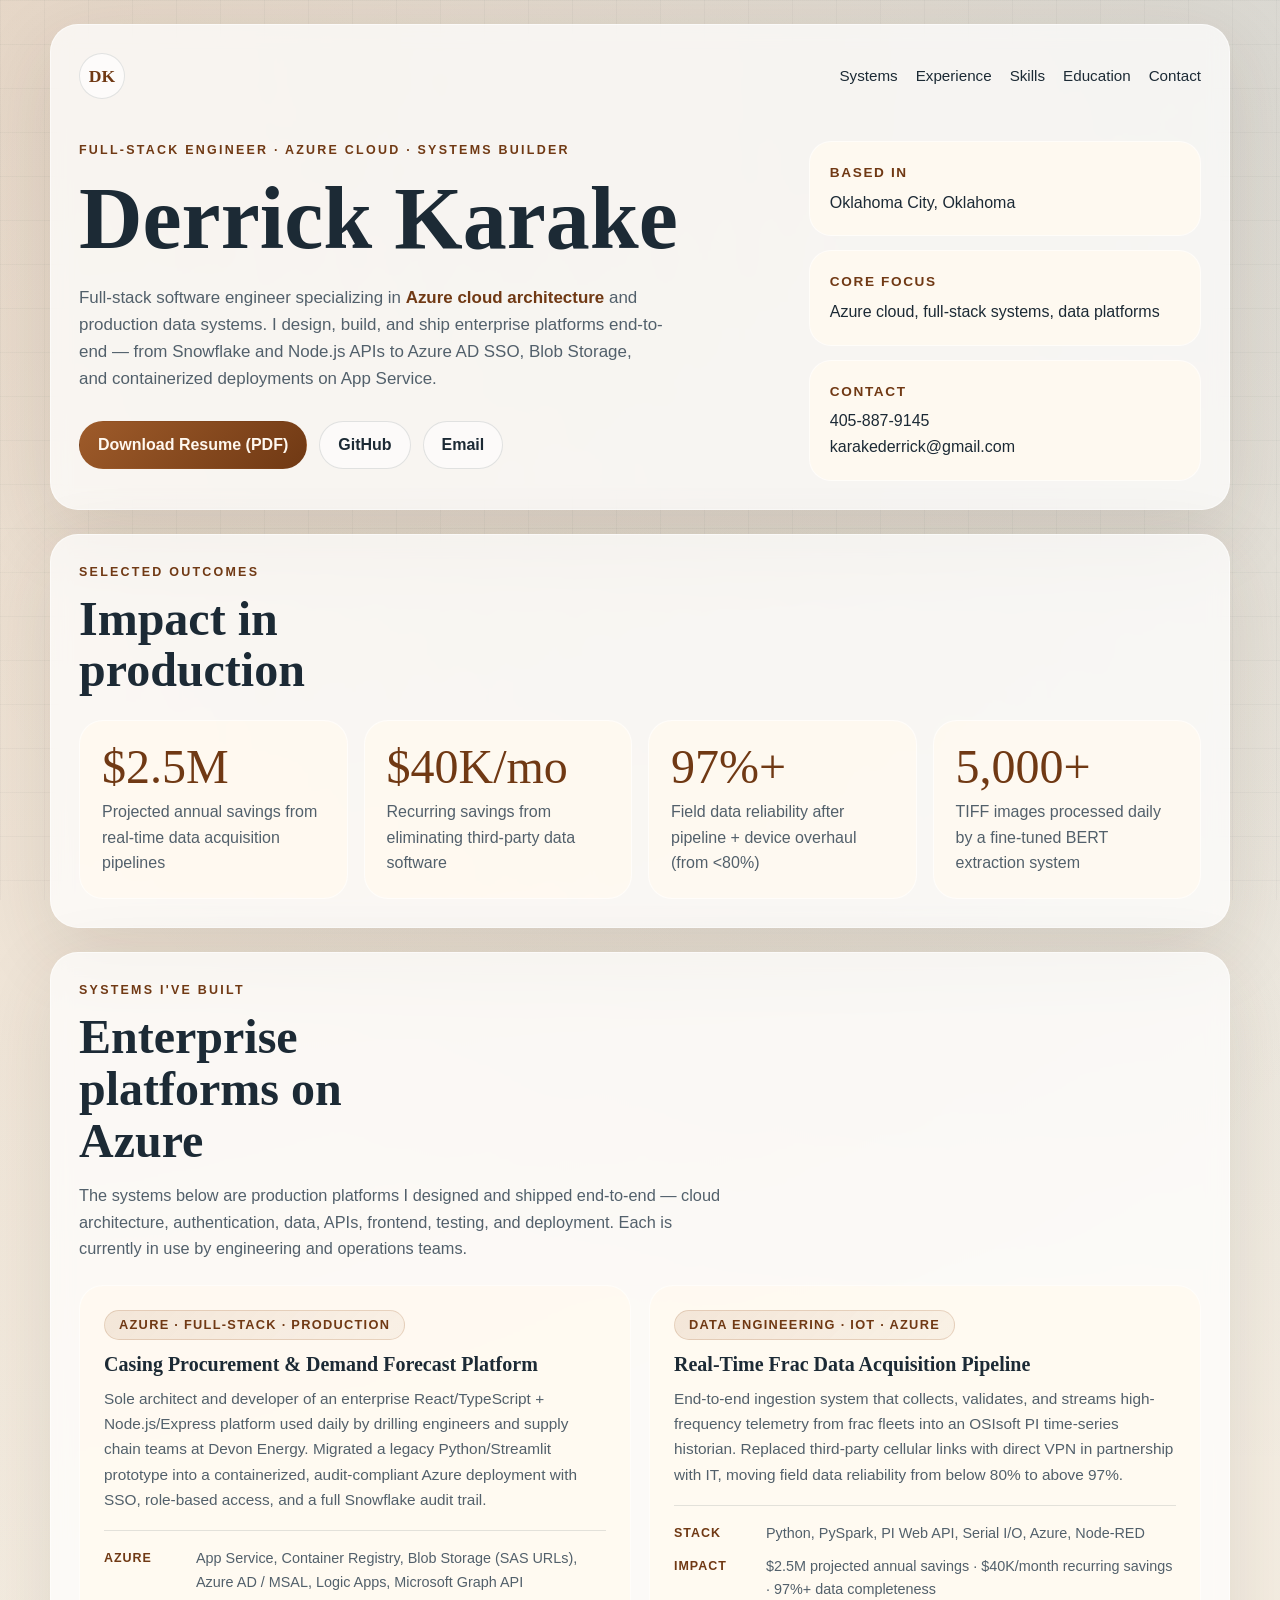
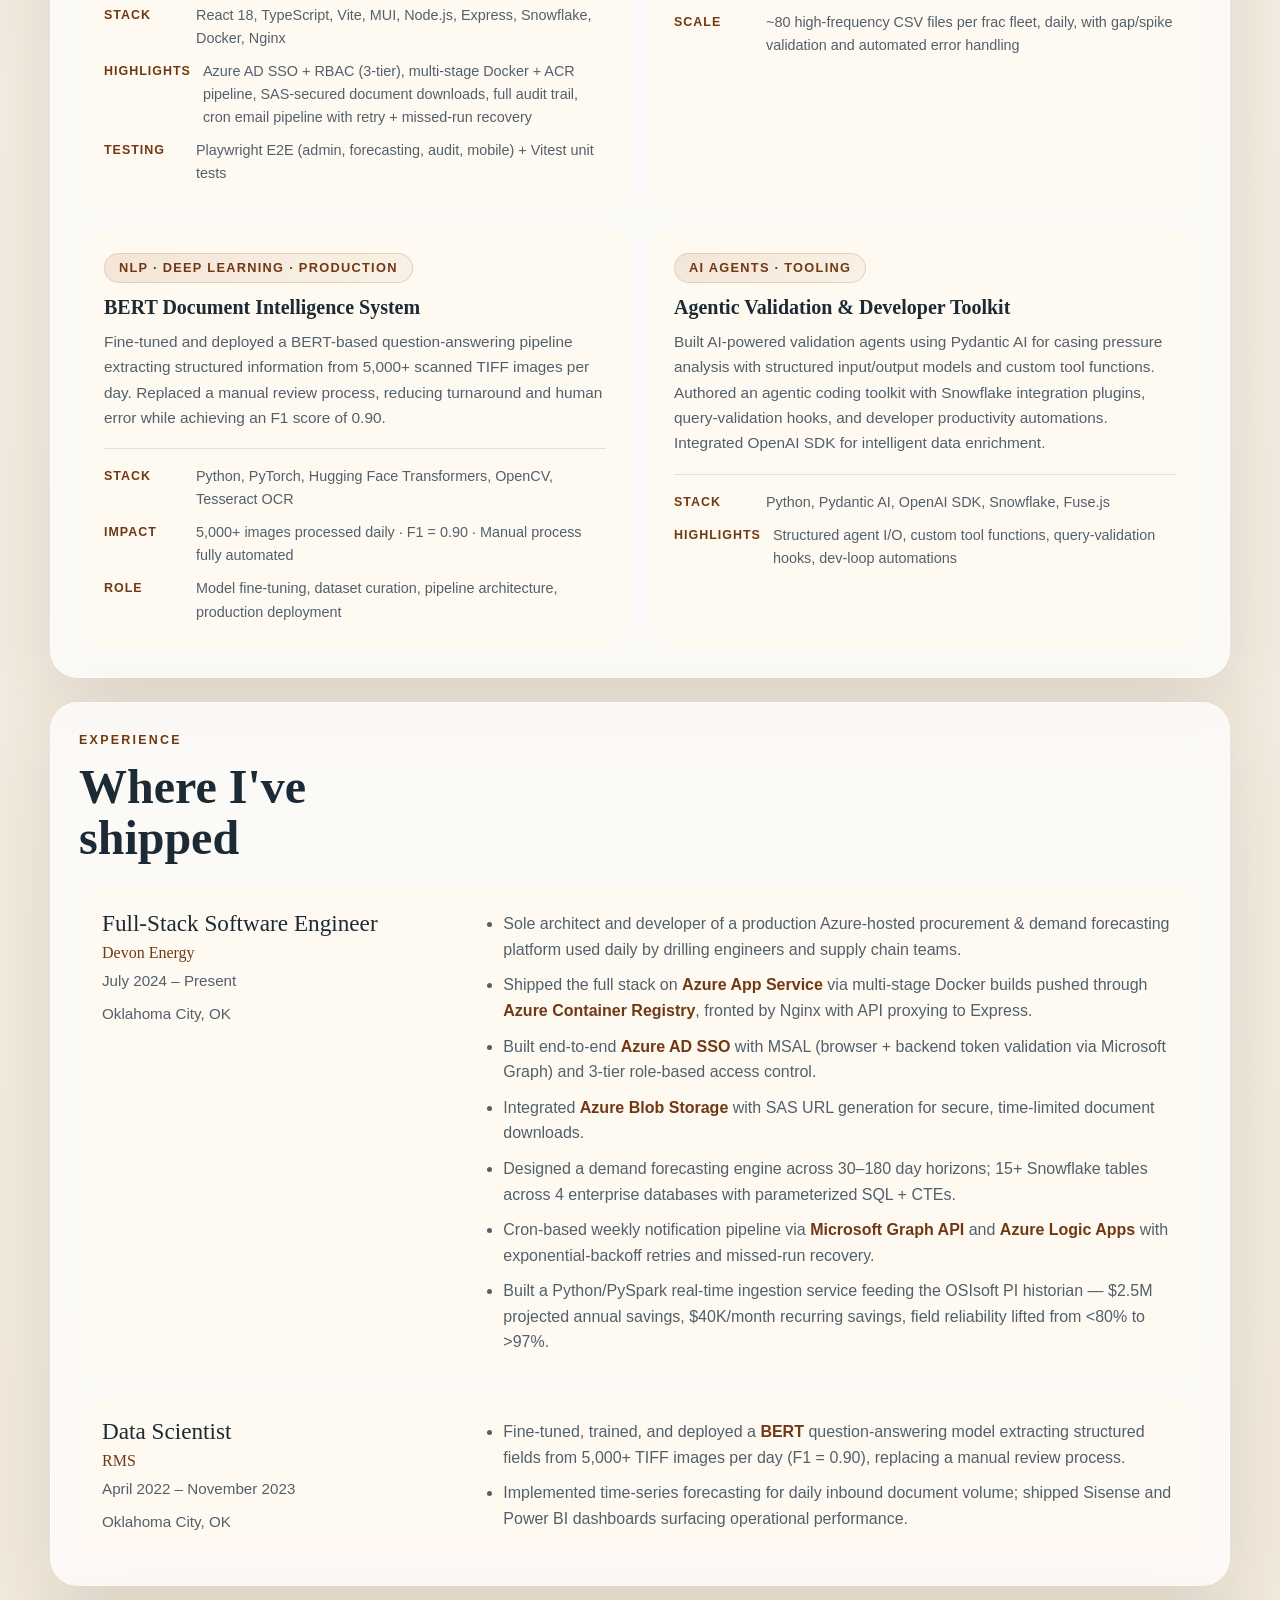
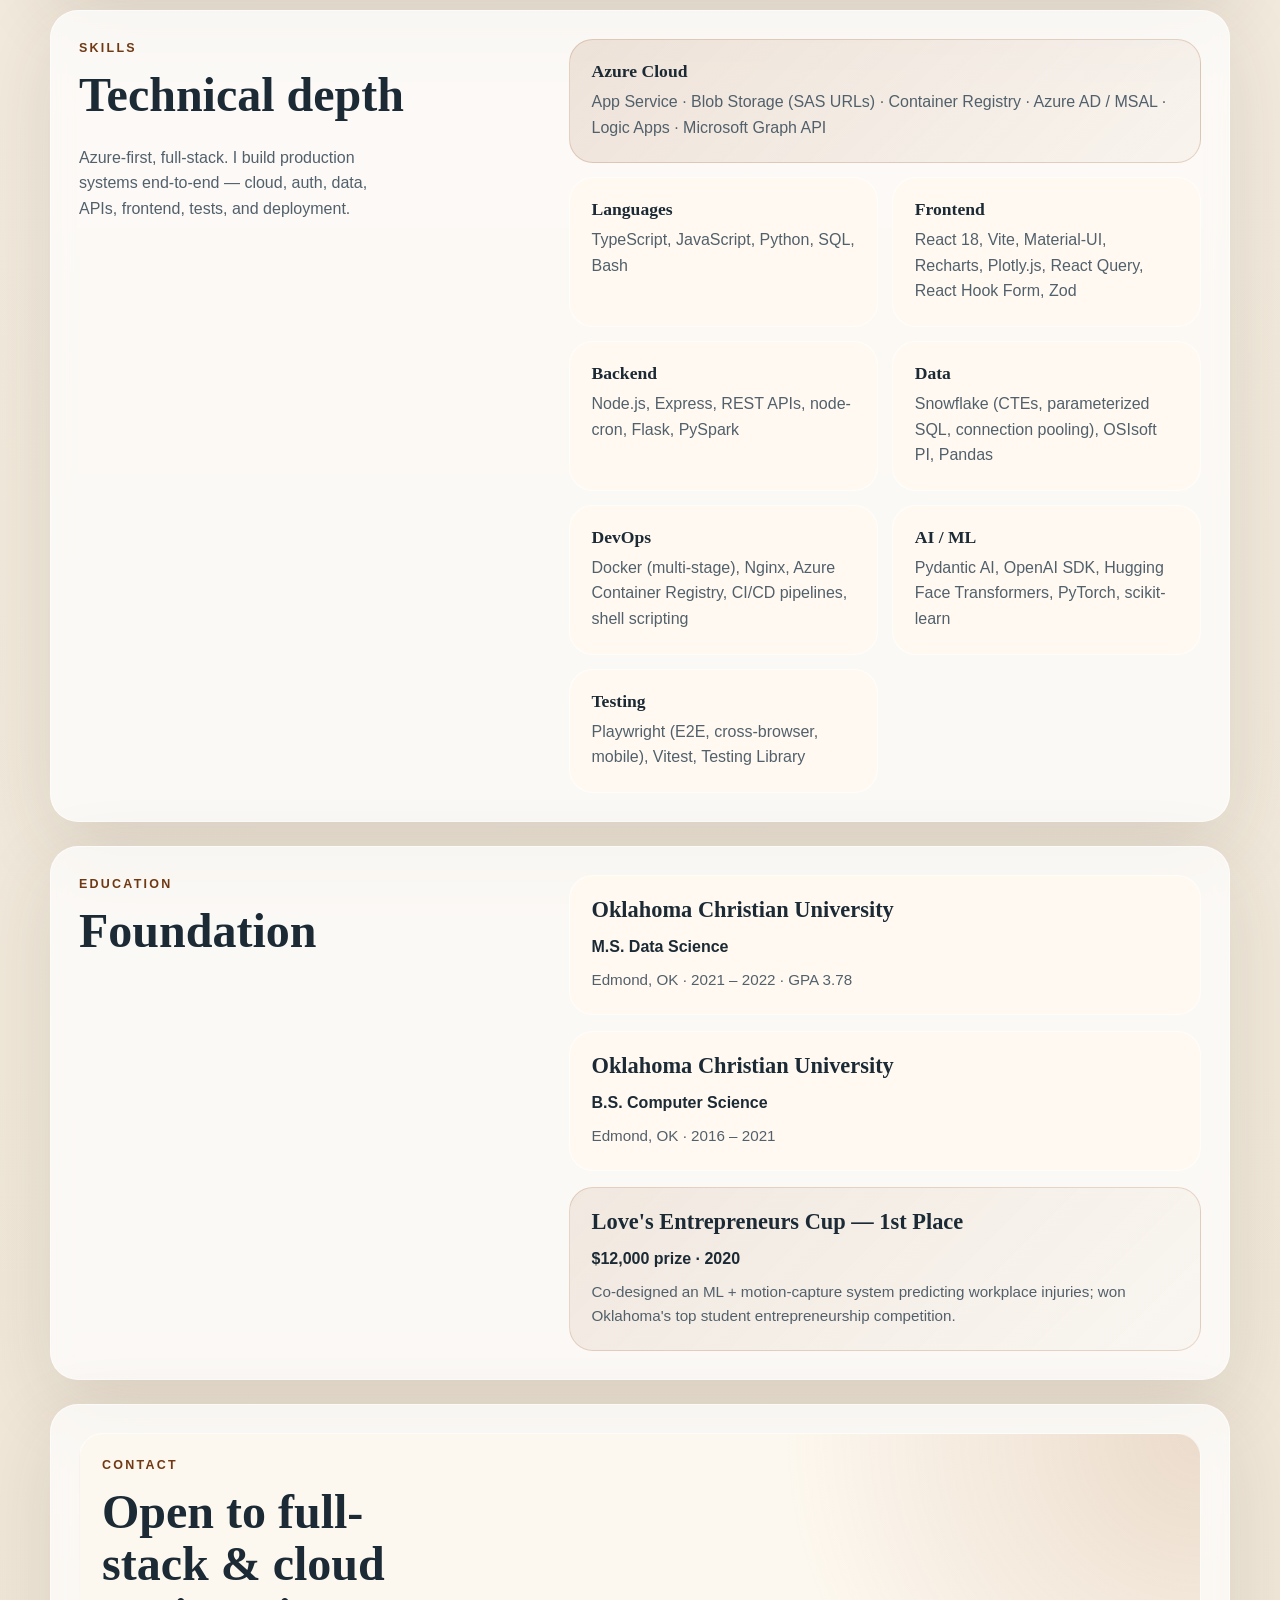
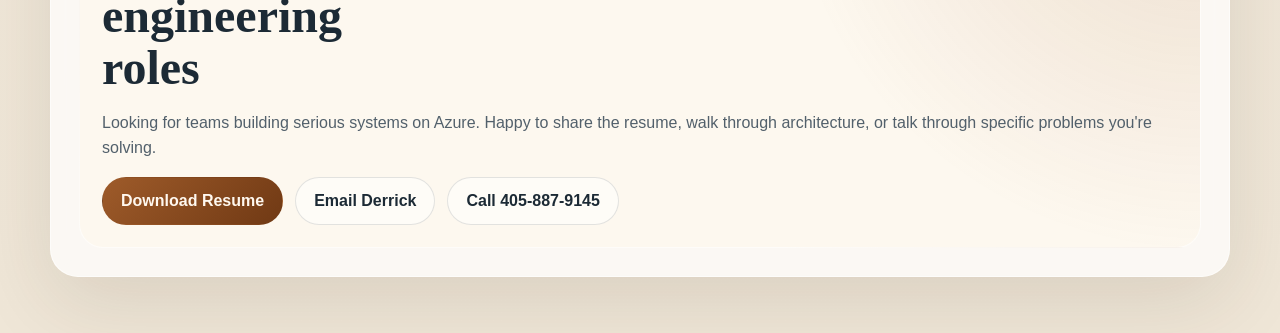
==== index.html @ dbb55902 "Initial commit: Azure-focused resume site + one-page PDF" ====
<!DOCTYPE html>
<html lang="en">
  <head>
    <meta charset="UTF-8" />
    <meta name="viewport" content="width=device-width, initial-scale=1.0" />
    <title>Derrick Karake | Full-Stack Engineer — Azure Cloud</title>
    <meta
      name="description"
      content="Derrick Karake — full-stack software engineer specializing in Azure cloud architecture, production data systems, and enterprise web platforms."
    />
    <link rel="stylesheet" href="./styles.css" />
  </head>
  <body>
    <div class="page-shell">
      <header class="hero">
        <nav class="topbar" aria-label="Primary">
          <span class="brand">DK</span>
          <div class="topbar-links">
            <a href="#systems">Systems</a>
            <a href="#experience">Experience</a>
            <a href="#skills">Skills</a>
            <a href="#education">Education</a>
            <a href="#contact">Contact</a>
          </div>
        </nav>

        <div class="hero-grid">
          <div class="hero-copy">
            <p class="eyebrow">Full-Stack Engineer · Azure Cloud · Systems Builder</p>
            <h1>Derrick Karake</h1>
            <p class="hero-summary">
              Full-stack software engineer specializing in <strong>Azure cloud architecture</strong> and production data systems. I design, build, and ship enterprise platforms end-to-end — from Snowflake and Node.js APIs to Azure AD SSO, Blob Storage, and containerized deployments on App Service.
            </p>

            <div class="hero-actions">
              <a class="button button-primary" href="./Derrick_Karake_Resume.pdf" target="_blank" rel="noreferrer">
                Download Resume (PDF)
              </a>
              <a class="button button-secondary" href="https://github.com/derrickkarake" target="_blank" rel="noreferrer">
                GitHub
              </a>
              <a class="button button-secondary" href="mailto:karakederrick@gmail.com">
                Email
              </a>
            </div>
          </div>

          <aside class="hero-panel">
            <div class="panel-card">
              <p class="panel-label">Based In</p>
              <p class="panel-value">Oklahoma City, Oklahoma</p>
            </div>
            <div class="panel-card">
              <p class="panel-label">Core Focus</p>
              <p class="panel-value">Azure cloud, full-stack systems, data platforms</p>
            </div>
            <div class="panel-card">
              <p class="panel-label">Contact</p>
              <p class="panel-value">
                <a href="tel:+14058879145">405-887-9145</a><br />
                <a href="mailto:karakederrick@gmail.com">karakederrick@gmail.com</a>
              </p>
            </div>
          </aside>
        </div>
      </header>

      <main>
        <section class="metrics-section" aria-label="Selected results">
          <div class="section-heading">
            <p class="eyebrow">Selected Outcomes</p>
            <h2>Impact in production</h2>
          </div>

          <div class="metrics-grid">
            <article class="metric-card">
              <p class="metric-value">$2.5M</p>
              <p class="metric-label">Projected annual savings from real-time data acquisition pipelines</p>
            </article>
            <article class="metric-card">
              <p class="metric-value">$40K/mo</p>
              <p class="metric-label">Recurring savings from eliminating third-party data software</p>
            </article>
            <article class="metric-card">
              <p class="metric-value">97%+</p>
              <p class="metric-label">Field data reliability after pipeline + device overhaul (from &lt;80%)</p>
            </article>
            <article class="metric-card">
              <p class="metric-value">5,000+</p>
              <p class="metric-label">TIFF images processed daily by a fine-tuned BERT extraction system</p>
            </article>
          </div>
        </section>

        <section class="content-section" id="systems">
          <div class="section-heading">
            <p class="eyebrow">Systems I've Built</p>
            <h2>Enterprise platforms on Azure</h2>
          </div>
          <p class="section-intro">
            The systems below are production platforms I designed and shipped end-to-end — cloud architecture, authentication, data, APIs, frontend, testing, and deployment. Each is currently in use by engineering and operations teams.
          </p>

          <div class="projects-grid">
            <article class="project-card">
              <div class="project-tag">Azure · Full-Stack · Production</div>
              <h3>Casing Procurement &amp; Demand Forecast Platform</h3>
              <p class="project-description">
                Sole architect and developer of an enterprise React/TypeScript + Node.js/Express platform used daily by drilling engineers and supply chain teams at Devon Energy. Migrated a legacy Python/Streamlit prototype into a containerized, audit-compliant Azure deployment with SSO, role-based access, and a full Snowflake audit trail.
              </p>
              <div class="project-details">
                <div class="detail-item">
                  <span class="detail-label">Azure</span>
                  <span class="detail-value">App Service, Container Registry, Blob Storage (SAS URLs), Azure AD / MSAL, Logic Apps, Microsoft Graph API</span>
                </div>
                <div class="detail-item">
                  <span class="detail-label">Stack</span>
                  <span class="detail-value">React 18, TypeScript, Vite, MUI, Node.js, Express, Snowflake, Docker, Nginx</span>
                </div>
                <div class="detail-item">
                  <span class="detail-label">Highlights</span>
                  <span class="detail-value">Azure AD SSO + RBAC (3-tier), multi-stage Docker + ACR pipeline, SAS-secured document downloads, full audit trail, cron email pipeline with retry + missed-run recovery</span>
                </div>
                <div class="detail-item">
                  <span class="detail-label">Testing</span>
                  <span class="detail-value">Playwright E2E (admin, forecasting, audit, mobile) + Vitest unit tests</span>
                </div>
              </div>
            </article>

            <article class="project-card">
              <div class="project-tag">Data Engineering · IoT · Azure</div>
              <h3>Real-Time Frac Data Acquisition Pipeline</h3>
              <p class="project-description">
                End-to-end ingestion system that collects, validates, and streams high-frequency telemetry from frac fleets into an OSIsoft PI time-series historian. Replaced third-party cellular links with direct VPN in partnership with IT, moving field data reliability from below 80% to above 97%.
              </p>
              <div class="project-details">
                <div class="detail-item">
                  <span class="detail-label">Stack</span>
                  <span class="detail-value">Python, PySpark, PI Web API, Serial I/O, Azure, Node-RED</span>
                </div>
                <div class="detail-item">
                  <span class="detail-label">Impact</span>
                  <span class="detail-value">$2.5M projected annual savings · $40K/month recurring savings · 97%+ data completeness</span>
                </div>
                <div class="detail-item">
                  <span class="detail-label">Scale</span>
                  <span class="detail-value">~80 high-frequency CSV files per frac fleet, daily, with gap/spike validation and automated error handling</span>
                </div>
              </div>
            </article>

            <article class="project-card">
              <div class="project-tag">NLP · Deep Learning · Production</div>
              <h3>BERT Document Intelligence System</h3>
              <p class="project-description">
                Fine-tuned and deployed a BERT-based question-answering pipeline extracting structured information from 5,000+ scanned TIFF images per day. Replaced a manual review process, reducing turnaround and human error while achieving an F1 score of 0.90.
              </p>
              <div class="project-details">
                <div class="detail-item">
                  <span class="detail-label">Stack</span>
                  <span class="detail-value">Python, PyTorch, Hugging Face Transformers, OpenCV, Tesseract OCR</span>
                </div>
                <div class="detail-item">
                  <span class="detail-label">Impact</span>
                  <span class="detail-value">5,000+ images processed daily · F1 = 0.90 · Manual process fully automated</span>
                </div>
                <div class="detail-item">
                  <span class="detail-label">Role</span>
                  <span class="detail-value">Model fine-tuning, dataset curation, pipeline architecture, production deployment</span>
                </div>
              </div>
            </article>

            <article class="project-card">
              <div class="project-tag">AI Agents · Tooling</div>
              <h3>Agentic Validation &amp; Developer Toolkit</h3>
              <p class="project-description">
                Built AI-powered validation agents using Pydantic AI for casing pressure analysis with structured input/output models and custom tool functions. Authored an agentic coding toolkit with Snowflake integration plugins, query-validation hooks, and developer productivity automations. Integrated OpenAI SDK for intelligent data enrichment.
              </p>
              <div class="project-details">
                <div class="detail-item">
                  <span class="detail-label">Stack</span>
                  <span class="detail-value">Python, Pydantic AI, OpenAI SDK, Snowflake, Fuse.js</span>
                </div>
                <div class="detail-item">
                  <span class="detail-label">Highlights</span>
                  <span class="detail-value">Structured agent I/O, custom tool functions, query-validation hooks, dev-loop automations</span>
                </div>
              </div>
            </article>
          </div>
        </section>

        <section class="content-section" id="experience">
          <div class="section-heading">
            <p class="eyebrow">Experience</p>
            <h2>Where I've shipped</h2>
          </div>

          <div class="timeline">
            <article class="timeline-item">
              <div class="timeline-meta">
                <p class="role">Full-Stack Software Engineer</p>
                <p class="company">Devon Energy</p>
                <p class="dates">July 2024 – Present</p>
                <p class="location">Oklahoma City, OK</p>
              </div>
              <div class="timeline-body">
                <ul>
                  <li>Sole architect and developer of a production Azure-hosted procurement &amp; demand forecasting platform used daily by drilling engineers and supply chain teams.</li>
                  <li>Shipped the full stack on <strong>Azure App Service</strong> via multi-stage Docker builds pushed through <strong>Azure Container Registry</strong>, fronted by Nginx with API proxying to Express.</li>
                  <li>Built end-to-end <strong>Azure AD SSO</strong> with MSAL (browser + backend token validation via Microsoft Graph) and 3-tier role-based access control.</li>
                  <li>Integrated <strong>Azure Blob Storage</strong> with SAS URL generation for secure, time-limited document downloads.</li>
                  <li>Designed a demand forecasting engine across 30–180 day horizons; 15+ Snowflake tables across 4 enterprise databases with parameterized SQL + CTEs.</li>
                  <li>Cron-based weekly notification pipeline via <strong>Microsoft Graph API</strong> and <strong>Azure Logic Apps</strong> with exponential-backoff retries and missed-run recovery.</li>
                  <li>Built a Python/PySpark real-time ingestion service feeding the OSIsoft PI historian — $2.5M projected annual savings, $40K/month recurring savings, field reliability lifted from &lt;80% to &gt;97%.</li>
                </ul>
              </div>
            </article>

            <article class="timeline-item">
              <div class="timeline-meta">
                <p class="role">Data Scientist</p>
                <p class="company">RMS</p>
                <p class="dates">April 2022 – November 2023</p>
                <p class="location">Oklahoma City, OK</p>
              </div>
              <div class="timeline-body">
                <ul>
                  <li>Fine-tuned, trained, and deployed a <strong>BERT</strong> question-answering model extracting structured fields from 5,000+ TIFF images per day (F1 = 0.90), replacing a manual review process.</li>
                  <li>Implemented time-series forecasting for daily inbound document volume; shipped Sisense and Power BI dashboards surfacing operational performance.</li>
                </ul>
              </div>
            </article>
          </div>
        </section>

        <section class="content-section split-layout" id="skills">
          <div>
            <div class="section-heading">
              <p class="eyebrow">Skills</p>
              <h2>Technical depth</h2>
            </div>
            <p class="section-copy">
              Azure-first, full-stack. I build production systems end-to-end — cloud, auth, data, APIs, frontend, tests, and deployment.
            </p>
          </div>

          <div class="skill-groups">
            <article class="skill-card highlight">
              <h3>Azure Cloud</h3>
              <p>App Service · Blob Storage (SAS URLs) · Container Registry · Azure AD / MSAL · Logic Apps · Microsoft Graph API</p>
            </article>
            <article class="skill-card">
              <h3>Languages</h3>
              <p>TypeScript, JavaScript, Python, SQL, Bash</p>
            </article>
            <article class="skill-card">
              <h3>Frontend</h3>
              <p>React 18, Vite, Material-UI, Recharts, Plotly.js, React Query, React Hook Form, Zod</p>
            </article>
            <article class="skill-card">
              <h3>Backend</h3>
              <p>Node.js, Express, REST APIs, node-cron, Flask, PySpark</p>
            </article>
            <article class="skill-card">
              <h3>Data</h3>
              <p>Snowflake (CTEs, parameterized SQL, connection pooling), OSIsoft PI, Pandas</p>
            </article>
            <article class="skill-card">
              <h3>DevOps</h3>
              <p>Docker (multi-stage), Nginx, Azure Container Registry, CI/CD pipelines, shell scripting</p>
            </article>
            <article class="skill-card">
              <h3>AI / ML</h3>
              <p>Pydantic AI, OpenAI SDK, Hugging Face Transformers, PyTorch, scikit-learn</p>
            </article>
            <article class="skill-card">
              <h3>Testing</h3>
              <p>Playwright (E2E, cross-browser, mobile), Vitest, Testing Library</p>
            </article>
          </div>
        </section>

        <section class="content-section split-layout" id="education">
          <div>
            <div class="section-heading">
              <p class="eyebrow">Education</p>
              <h2>Foundation</h2>
            </div>
          </div>

          <div class="education-list">
            <article class="education-card">
              <h3>Oklahoma Christian University</h3>
              <p class="education-degree">M.S. Data Science</p>
              <p class="education-meta">Edmond, OK · 2021 – 2022 · GPA 3.78</p>
            </article>

            <article class="education-card">
              <h3>Oklahoma Christian University</h3>
              <p class="education-degree">B.S. Computer Science</p>
              <p class="education-meta">Edmond, OK · 2016 – 2021</p>
            </article>

            <article class="education-card award">
              <h3>Love's Entrepreneurs Cup — 1st Place</h3>
              <p class="education-degree">$12,000 prize · 2020</p>
              <p class="education-meta">Co-designed an ML + motion-capture system predicting workplace injuries; won Oklahoma's top student entrepreneurship competition.</p>
            </article>
          </div>
        </section>

        <section class="content-section contact-section" id="contact">
          <div class="contact-card">
            <p class="eyebrow">Contact</p>
            <h2>Open to full-stack &amp; cloud engineering roles</h2>
            <p>
              Looking for teams building serious systems on Azure. Happy to share the resume, walk through architecture, or talk through specific problems you're solving.
            </p>
            <div class="hero-actions">
              <a class="button button-primary" href="./Derrick_Karake_Resume.pdf" target="_blank" rel="noreferrer">
                Download Resume
              </a>
              <a class="button button-secondary" href="mailto:karakederrick@gmail.com">
                Email Derrick
              </a>
              <a class="button button-secondary" href="tel:+14058879145">
                Call 405-887-9145
              </a>
            </div>
          </div>
        </section>
      </main>
    </div>
  </body>
</html>
---- styles.css ----
:root {
  --bg: #f3efe7;
  --bg-soft: rgba(255, 255, 255, 0.72);
  --panel: rgba(255, 250, 240, 0.84);
  --panel-strong: #fdf8ef;
  --ink: #1c2a35;
  --ink-muted: #52606b;
  --accent: #9e5b2a;
  --accent-deep: #703914;
  --line: rgba(28, 42, 53, 0.12);
  --shadow: 0 24px 80px rgba(56, 43, 27, 0.12);
}

* { box-sizing: border-box; }
html { scroll-behavior: smooth; }

body {
  margin: 0;
  color: var(--ink);
  background:
    radial-gradient(circle at top left, rgba(158, 91, 42, 0.16), transparent 32%),
    radial-gradient(circle at top right, rgba(31, 79, 112, 0.12), transparent 28%),
    linear-gradient(180deg, #f7f1e7 0%, #efe6d7 100%);
  font-family: "Avenir Next", "Segoe UI", sans-serif;
  line-height: 1.6;
}

body::before {
  content: "";
  position: fixed;
  inset: 0;
  background-image:
    linear-gradient(rgba(28, 42, 53, 0.03) 1px, transparent 1px),
    linear-gradient(90deg, rgba(28, 42, 53, 0.03) 1px, transparent 1px);
  background-size: 44px 44px;
  pointer-events: none;
  z-index: -1;
}

a { color: inherit; text-decoration: none; }
p, li { color: var(--ink-muted); }

.page-shell {
  width: min(1180px, calc(100% - 32px));
  margin: 24px auto 56px;
}

.hero,
.content-section,
.metrics-section {
  backdrop-filter: blur(10px);
  background: var(--bg-soft);
  border: 1px solid rgba(255, 255, 255, 0.55);
  border-radius: 28px;
  box-shadow: var(--shadow);
}

.hero { padding: 28px; }

.topbar {
  display: flex;
  justify-content: space-between;
  align-items: center;
  gap: 16px;
  margin-bottom: 42px;
}

.brand {
  display: inline-flex;
  align-items: center;
  justify-content: center;
  width: 46px;
  height: 46px;
  border-radius: 50%;
  border: 1px solid var(--line);
  background: rgba(255, 255, 255, 0.65);
  color: var(--accent-deep);
  font-family: "Iowan Old Style", "Palatino Linotype", serif;
  font-size: 1.1rem;
  font-weight: 700;
}

.topbar-links {
  display: flex;
  flex-wrap: wrap;
  justify-content: flex-end;
  gap: 18px;
}

.topbar-links a {
  position: relative;
  color: var(--ink);
  font-size: 0.95rem;
}

.topbar-links a::after {
  content: "";
  position: absolute;
  left: 0;
  bottom: -4px;
  width: 100%;
  height: 1px;
  background: currentColor;
  transform: scaleX(0);
  transform-origin: left;
  transition: transform 180ms ease;
}

.topbar-links a:hover::after,
.topbar-links a:focus-visible::after {
  transform: scaleX(1);
}

.hero-grid {
  display: grid;
  grid-template-columns: minmax(0, 1.7fr) minmax(300px, 0.95fr);
  gap: 28px;
}

.eyebrow {
  margin: 0 0 10px;
  color: var(--accent-deep);
  text-transform: uppercase;
  letter-spacing: 0.18em;
  font-size: 0.78rem;
  font-weight: 700;
}

h1, h2, h3, .role, .company {
  margin: 0;
  color: var(--ink);
  font-family: "Iowan Old Style", "Palatino Linotype", serif;
  line-height: 1.08;
}

h1 {
  font-size: clamp(3rem, 7vw, 5.5rem);
  margin-bottom: 18px;
}

h2 {
  font-size: clamp(2rem, 4vw, 3rem);
  max-width: 14ch;
}

h3 {
  font-size: 1.4rem;
  margin-bottom: 12px;
}

.hero-summary {
  max-width: 62ch;
  font-size: 1.06rem;
  margin-bottom: 28px;
}

.hero-summary strong { color: var(--accent-deep); }

.hero-actions {
  display: flex;
  flex-wrap: wrap;
  gap: 12px;
}

.button {
  display: inline-flex;
  align-items: center;
  justify-content: center;
  min-height: 48px;
  padding: 0 18px;
  border-radius: 999px;
  border: 1px solid transparent;
  font-weight: 600;
  transition: transform 180ms ease, background-color 180ms ease, border-color 180ms ease;
}

.button:hover,
.button:focus-visible { transform: translateY(-1px); }

.button-primary {
  background: linear-gradient(135deg, var(--accent) 0%, var(--accent-deep) 100%);
  color: #fff8ef;
}

.button-secondary {
  background: rgba(255, 255, 255, 0.52);
  border-color: var(--line);
  color: var(--ink);
}

.hero-panel { display: grid; gap: 14px; }

.panel-card {
  padding: 20px;
  background: var(--panel);
  border: 1px solid rgba(255, 255, 255, 0.6);
  border-radius: 22px;
}

.panel-label {
  margin: 0 0 6px;
  color: var(--accent-deep);
  font-size: 0.85rem;
  font-weight: 700;
  text-transform: uppercase;
  letter-spacing: 0.12em;
}

.panel-value { margin: 0; color: var(--ink); font-size: 1rem; }

.metrics-section,
.content-section {
  margin-top: 24px;
  padding: 28px;
}

.section-heading { margin-bottom: 24px; }

.metrics-grid {
  display: grid;
  grid-template-columns: repeat(4, minmax(0, 1fr));
  gap: 16px;
}

.metric-card,
.skill-card,
.education-card,
.contact-card,
.timeline-item {
  background: var(--panel);
  border: 1px solid rgba(255, 255, 255, 0.62);
  border-radius: 24px;
  padding: 22px;
}

.metric-value {
  margin: 0 0 8px;
  color: var(--accent-deep);
  font-family: "Iowan Old Style", "Palatino Linotype", serif;
  font-size: clamp(2rem, 5vw, 3rem);
  line-height: 1;
}

.metric-label { margin: 0; }

.timeline { display: grid; gap: 18px; }

.timeline-item {
  display: grid;
  grid-template-columns: minmax(200px, 0.75fr) minmax(0, 1.45fr);
  gap: 22px;
}

.role { font-size: 1.45rem; }

.company {
  color: var(--accent-deep);
  font-size: 1rem;
  margin-top: 8px;
}

.dates,
.location,
.education-meta {
  margin: 8px 0 0;
  font-size: 0.95rem;
}

.timeline-body ul { margin: 0; padding-left: 20px; }
.timeline-body li + li { margin-top: 10px; }
.timeline-body strong { color: var(--accent-deep); }

.split-layout {
  display: grid;
  grid-template-columns: minmax(0, 0.85fr) minmax(0, 1.15fr);
  gap: 22px;
  align-items: start;
}

.section-copy { max-width: 34ch; margin: 0; }

.skill-groups {
  display: grid;
  grid-template-columns: repeat(2, 1fr);
  gap: 14px;
}

.skill-card.highlight {
  grid-column: 1 / -1;
  background: linear-gradient(135deg, rgba(158, 91, 42, 0.14), rgba(158, 91, 42, 0.04));
  border-color: rgba(158, 91, 42, 0.22);
}

.skill-card h3 {
  font-size: 1.1rem;
  margin-bottom: 8px;
}

.skill-card p,
.education-degree { margin: 0; }

.education-list { display: grid; gap: 16px; }

.education-degree { color: var(--ink); font-weight: 600; }

.education-card.award {
  background: linear-gradient(135deg, rgba(158, 91, 42, 0.1), rgba(158, 91, 42, 0.02));
  border-color: rgba(158, 91, 42, 0.2);
}

.contact-card {
  background:
    radial-gradient(circle at top right, rgba(158, 91, 42, 0.18), transparent 35%),
    var(--panel-strong);
}

.hero,
.metrics-section,
.content-section {
  animation: rise 560ms ease both;
}

@keyframes rise {
  from { opacity: 0; transform: translateY(18px); }
  to { opacity: 1; transform: translateY(0); }
}

.section-intro {
  max-width: 72ch;
  margin: -8px 0 24px;
  font-size: 1.02rem;
  color: var(--ink-muted);
}

.projects-grid {
  display: grid;
  grid-template-columns: repeat(2, 1fr);
  gap: 18px;
}

.project-card {
  background: var(--panel);
  border: 1px solid rgba(255, 255, 255, 0.62);
  border-radius: 24px;
  padding: 24px;
  transition: transform 180ms ease, box-shadow 180ms ease;
}

.project-card:hover {
  transform: translateY(-3px);
  box-shadow: 0 12px 40px rgba(56, 43, 27, 0.14);
}

.project-tag {
  display: inline-block;
  padding: 4px 14px;
  margin-bottom: 14px;
  background: linear-gradient(135deg, rgba(158, 91, 42, 0.12), rgba(158, 91, 42, 0.06));
  border: 1px solid rgba(158, 91, 42, 0.2);
  border-radius: 999px;
  color: var(--accent-deep);
  font-size: 0.8rem;
  font-weight: 700;
  text-transform: uppercase;
  letter-spacing: 0.1em;
}

.project-card h3 {
  font-size: 1.25rem;
  margin-bottom: 10px;
}

.project-description {
  margin: 0 0 18px;
  font-size: 0.96rem;
  line-height: 1.65;
}

.project-details {
  display: flex;
  flex-direction: column;
  gap: 10px;
  padding-top: 16px;
  border-top: 1px solid var(--line);
}

.detail-item {
  display: flex;
  gap: 12px;
  font-size: 0.9rem;
}

.detail-label {
  flex-shrink: 0;
  min-width: 80px;
  color: var(--accent-deep);
  font-weight: 700;
  font-size: 0.78rem;
  text-transform: uppercase;
  letter-spacing: 0.08em;
  padding-top: 2px;
}

.detail-value { color: var(--ink-muted); }

@media (max-width: 920px) {
  .hero-grid,
  .timeline-item,
  .split-layout,
  .metrics-grid,
  .projects-grid,
  .skill-groups {
    grid-template-columns: 1fr;
  }
  h2 { max-width: none; }
  .skill-card.highlight { grid-column: auto; }
}

@media (max-width: 640px) {
  .page-shell {
    width: min(100% - 18px, 100%);
    margin: 10px auto 30px;
  }
  .hero,
  .metrics-section,
  .content-section {
    padding: 20px;
    border-radius: 22px;
  }
  .topbar { margin-bottom: 28px; }
  .topbar-links { gap: 12px; }
  h1 { font-size: clamp(2.5rem, 16vw, 4rem); }
}

@media (prefers-reduced-motion: reduce) {
  html { scroll-behavior: auto; }
  *, *::before, *::after {
    animation: none !important;
    transition: none !important;
  }
}
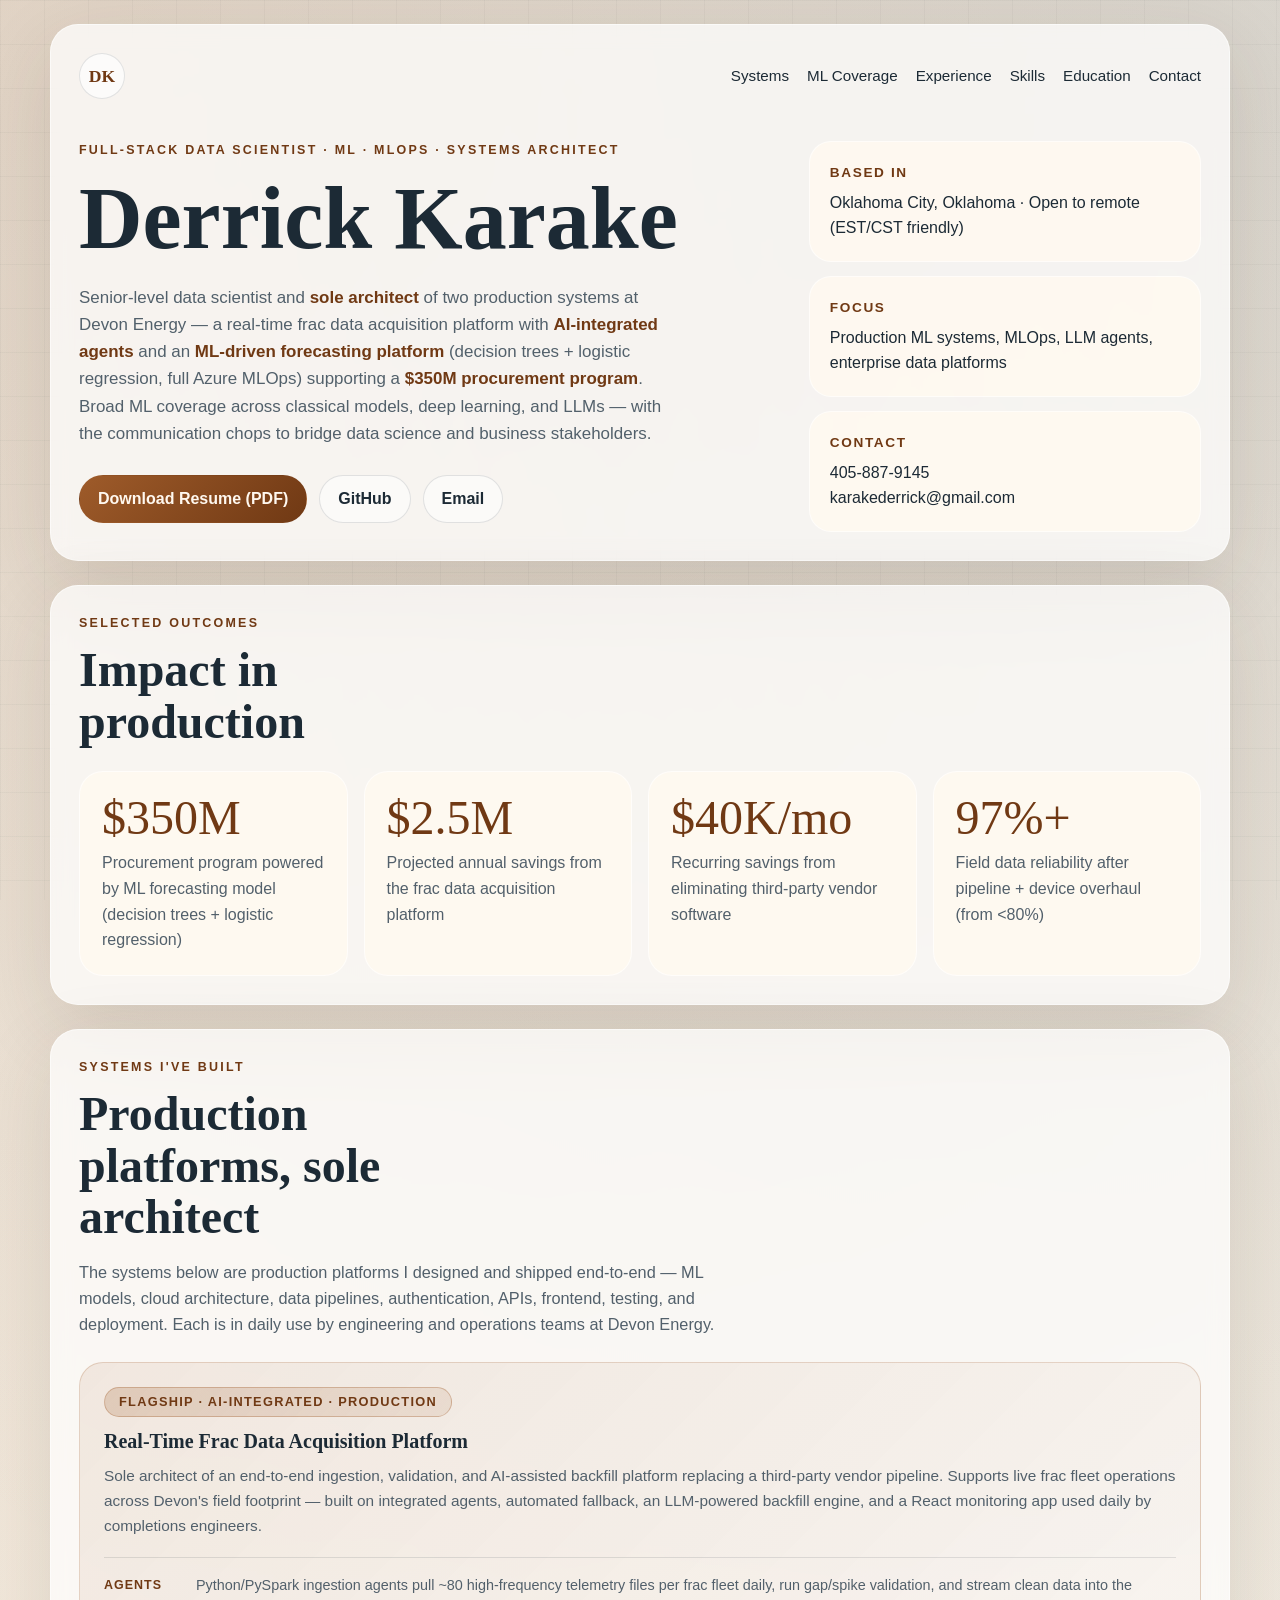
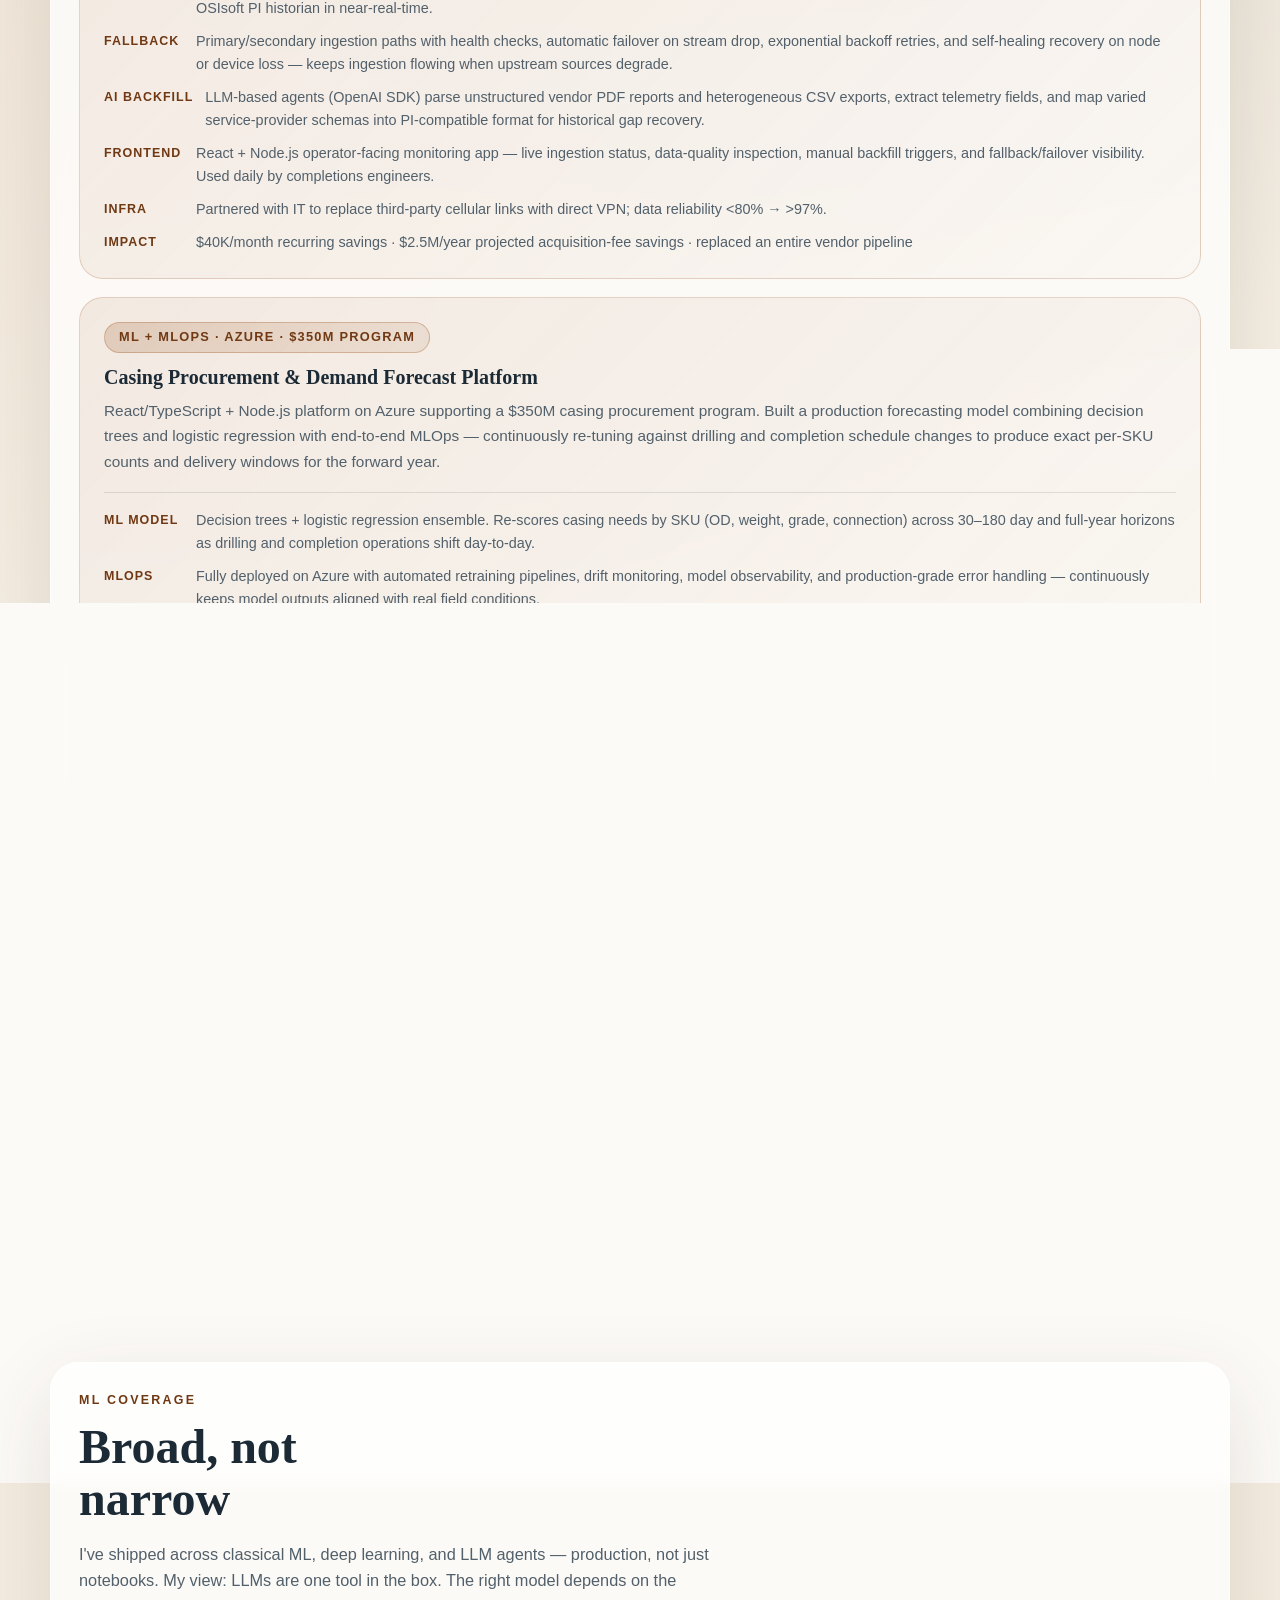
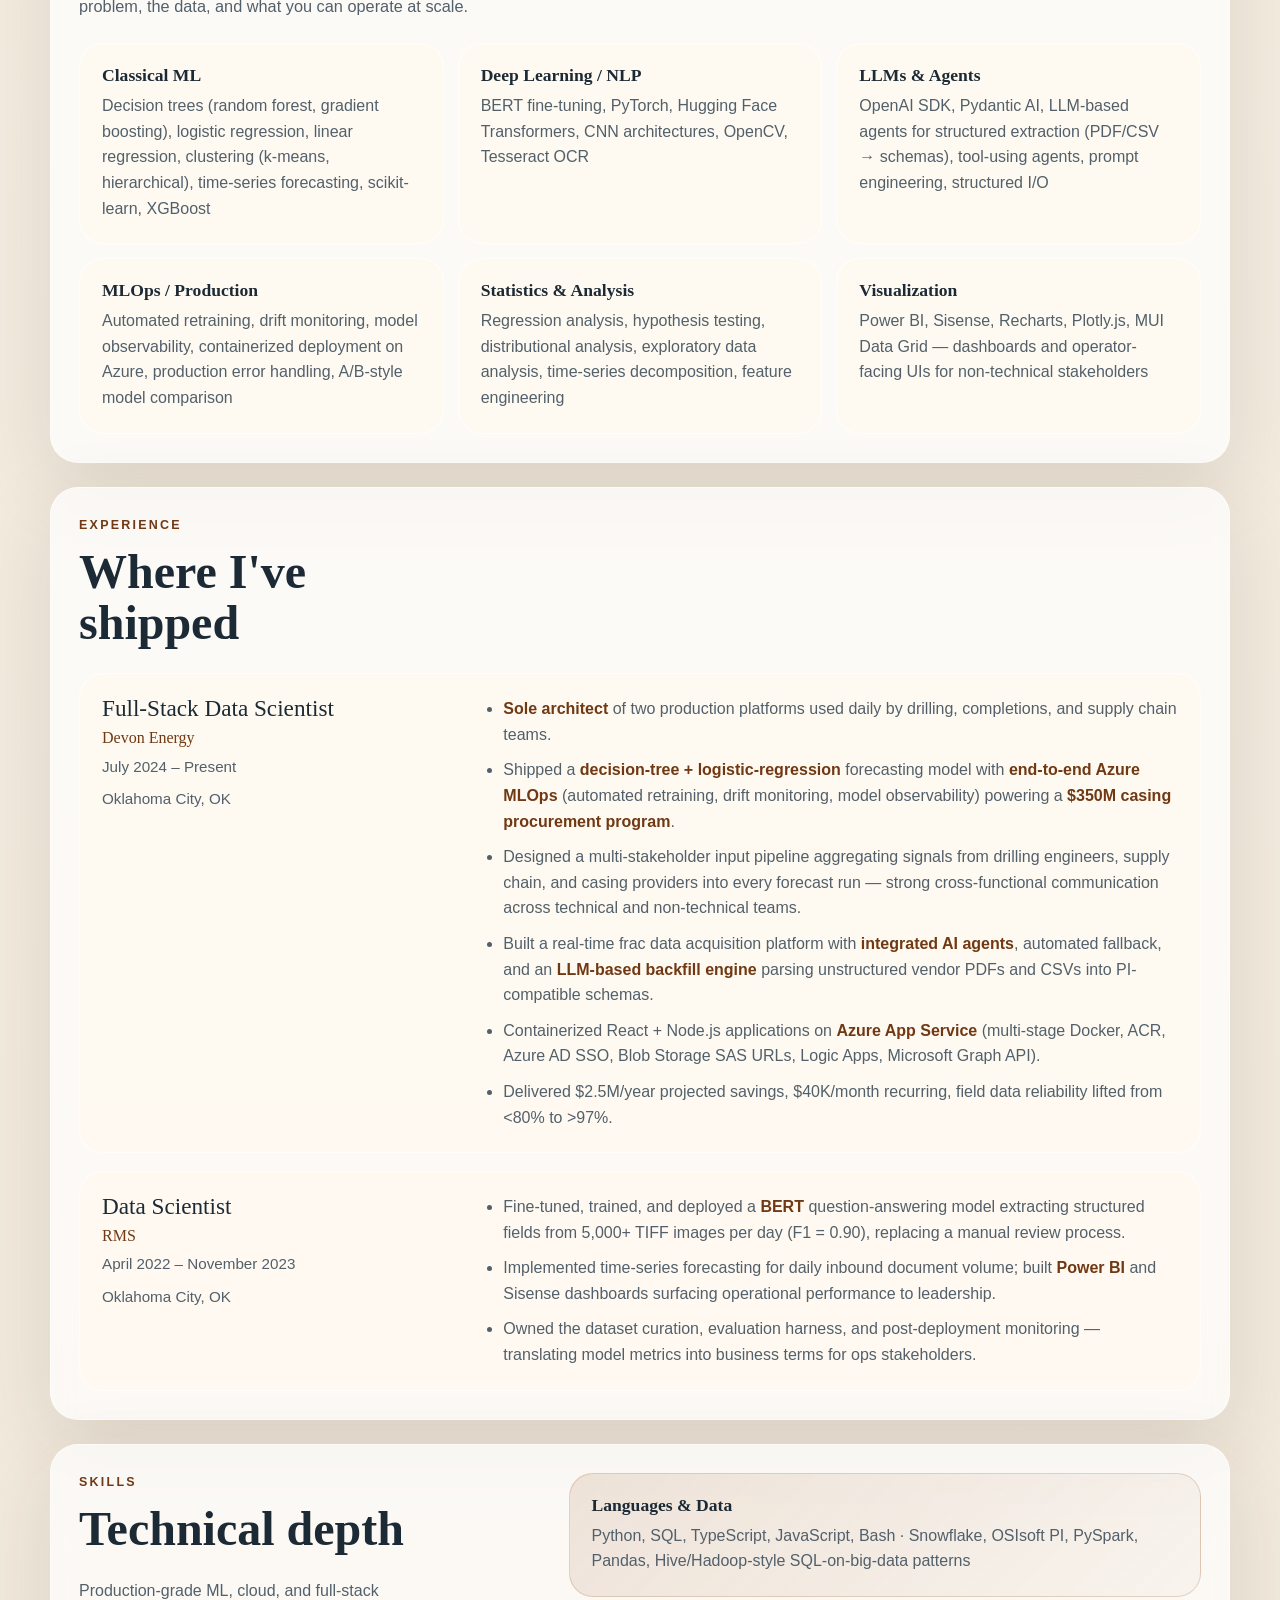
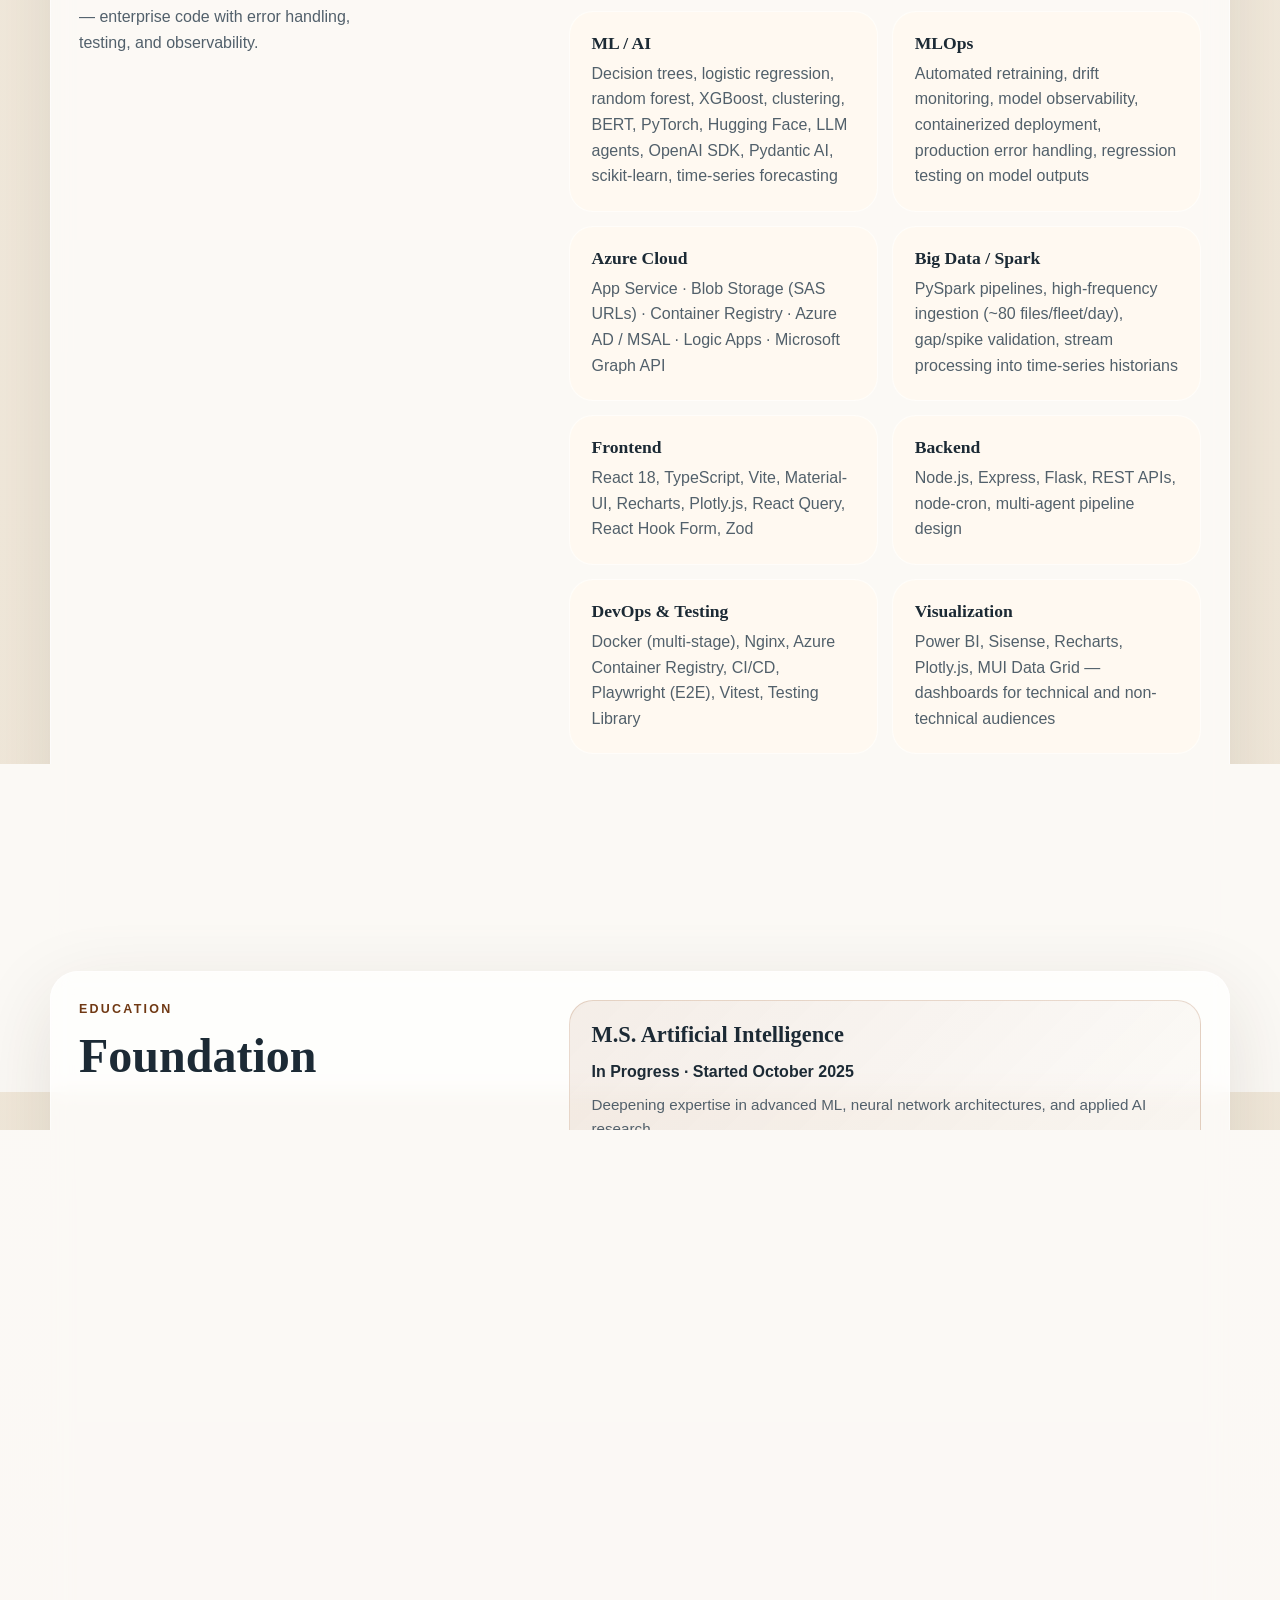
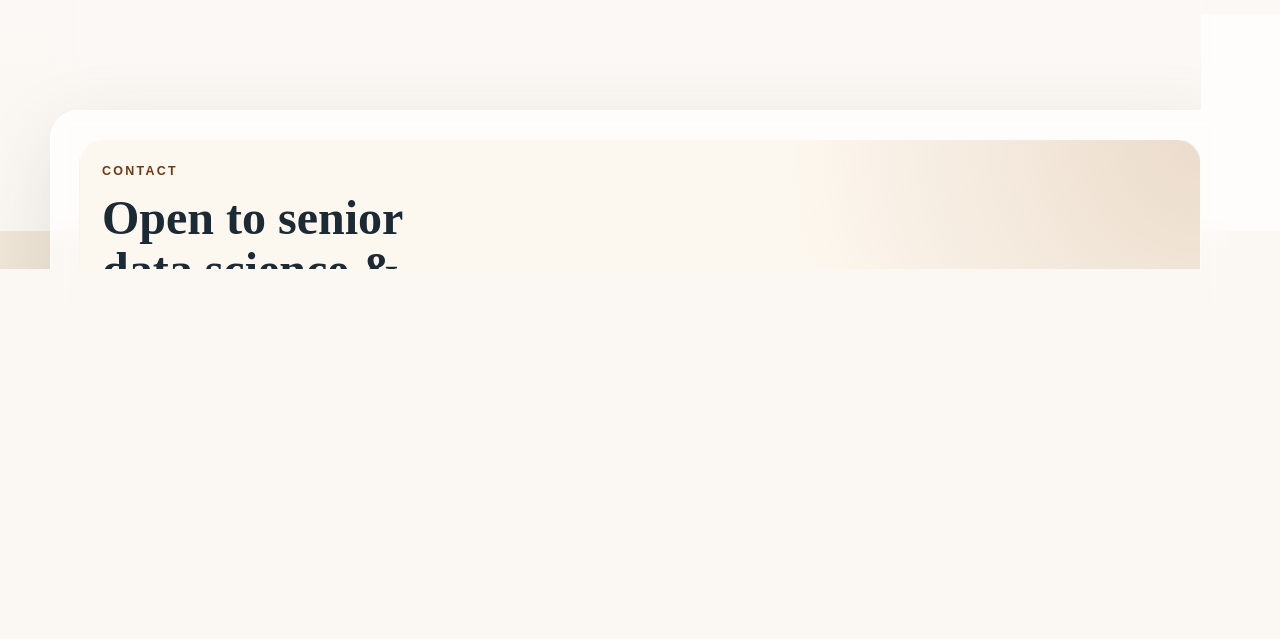
==== commit 6f32667f: "Expand site: flagship Frac system, ML model detail, MLOps, broad ML coverage, stakeholder comms" ====
--- a/index.html
+++ b/index.html
@@ -3,10 +3,10 @@
   <head>
     <meta charset="UTF-8" />
     <meta name="viewport" content="width=device-width, initial-scale=1.0" />
-    <title>Derrick Karake | Full-Stack Engineer — Azure Cloud</title>
+    <title>Derrick Karake | Senior Data Scientist — ML, MLOps, Production Systems</title>
     <meta
       name="description"
-      content="Derrick Karake — full-stack software engineer specializing in Azure cloud architecture, production data systems, and enterprise web platforms."
+      content="Derrick Karake — full-stack data scientist building production ML and AI-integrated systems for energy operations. Sole architect of a real-time frac data acquisition platform and an ML-driven procurement forecasting platform."
     />
     <link rel="stylesheet" href="./styles.css" />
   </head>
@@ -17,6 +17,7 @@
           <span class="brand">DK</span>
           <div class="topbar-links">
             <a href="#systems">Systems</a>
+            <a href="#ml">ML Coverage</a>
             <a href="#experience">Experience</a>
             <a href="#skills">Skills</a>
             <a href="#education">Education</a>
@@ -26,10 +27,10 @@
 
         <div class="hero-grid">
           <div class="hero-copy">
-            <p class="eyebrow">Full-Stack Engineer · Azure Cloud · Systems Builder</p>
+            <p class="eyebrow">Full-Stack Data Scientist · ML · MLOps · Systems Architect</p>
             <h1>Derrick Karake</h1>
             <p class="hero-summary">
-              Full-stack software engineer specializing in <strong>Azure cloud architecture</strong> and production data systems. I design, build, and ship enterprise platforms end-to-end — from Snowflake and Node.js APIs to Azure AD SSO, Blob Storage, and containerized deployments on App Service.
+              Senior-level data scientist and <strong>sole architect</strong> of two production systems at Devon Energy — a real-time frac data acquisition platform with <strong>AI-integrated agents</strong> and an <strong>ML-driven forecasting platform</strong> (decision trees + logistic regression, full Azure MLOps) supporting a <strong>$350M procurement program</strong>. Broad ML coverage across classical models, deep learning, and LLMs — with the communication chops to bridge data science and business stakeholders.
             </p>
 
             <div class="hero-actions">
@@ -48,11 +49,11 @@
           <aside class="hero-panel">
             <div class="panel-card">
               <p class="panel-label">Based In</p>
-              <p class="panel-value">Oklahoma City, Oklahoma</p>
+              <p class="panel-value">Oklahoma City, Oklahoma · Open to remote (EST/CST friendly)</p>
             </div>
             <div class="panel-card">
-              <p class="panel-label">Core Focus</p>
-              <p class="panel-value">Azure cloud, full-stack systems, data platforms</p>
+              <p class="panel-label">Focus</p>
+              <p class="panel-value">Production ML systems, MLOps, LLM agents, enterprise data platforms</p>
             </div>
             <div class="panel-card">
               <p class="panel-label">Contact</p>
@@ -74,106 +75,130 @@
 
           <div class="metrics-grid">
             <article class="metric-card">
+              <p class="metric-value">$350M</p>
+              <p class="metric-label">Procurement program powered by ML forecasting model (decision trees + logistic regression)</p>
+            </article>
+            <article class="metric-card">
               <p class="metric-value">$2.5M</p>
-              <p class="metric-label">Projected annual savings from real-time data acquisition pipelines</p>
+              <p class="metric-label">Projected annual savings from the frac data acquisition platform</p>
             </article>
             <article class="metric-card">
               <p class="metric-value">$40K/mo</p>
-              <p class="metric-label">Recurring savings from eliminating third-party data software</p>
+              <p class="metric-label">Recurring savings from eliminating third-party vendor software</p>
             </article>
             <article class="metric-card">
               <p class="metric-value">97%+</p>
               <p class="metric-label">Field data reliability after pipeline + device overhaul (from &lt;80%)</p>
             </article>
-            <article class="metric-card">
-              <p class="metric-value">5,000+</p>
-              <p class="metric-label">TIFF images processed daily by a fine-tuned BERT extraction system</p>
-            </article>
           </div>
         </section>
 
         <section class="content-section" id="systems">
           <div class="section-heading">
             <p class="eyebrow">Systems I've Built</p>
-            <h2>Enterprise platforms on Azure</h2>
+            <h2>Production platforms, sole architect</h2>
           </div>
           <p class="section-intro">
-            The systems below are production platforms I designed and shipped end-to-end — cloud architecture, authentication, data, APIs, frontend, testing, and deployment. Each is currently in use by engineering and operations teams.
+            The systems below are production platforms I designed and shipped end-to-end — ML models, cloud architecture, data pipelines, authentication, APIs, frontend, testing, and deployment. Each is in daily use by engineering and operations teams at Devon Energy.
           </p>
 
           <div class="projects-grid">
-            <article class="project-card">
-              <div class="project-tag">Azure · Full-Stack · Production</div>
+            <article class="project-card flagship-card">
+              <div class="project-tag">Flagship · AI-Integrated · Production</div>
+              <h3>Real-Time Frac Data Acquisition Platform</h3>
+              <p class="project-description">
+                Sole architect of an end-to-end ingestion, validation, and AI-assisted backfill platform replacing a third-party vendor pipeline. Supports live frac fleet operations across Devon's field footprint — built on integrated agents, automated fallback, an LLM-powered backfill engine, and a React monitoring app used daily by completions engineers.
+              </p>
+              <div class="project-details">
+                <div class="detail-item">
+                  <span class="detail-label">Agents</span>
+                  <span class="detail-value">Python/PySpark ingestion agents pull ~80 high-frequency telemetry files per frac fleet daily, run gap/spike validation, and stream clean data into the OSIsoft PI historian in near-real-time.</span>
+                </div>
+                <div class="detail-item">
+                  <span class="detail-label">Fallback</span>
+                  <span class="detail-value">Primary/secondary ingestion paths with health checks, automatic failover on stream drop, exponential backoff retries, and self-healing recovery on node or device loss — keeps ingestion flowing when upstream sources degrade.</span>
+                </div>
+                <div class="detail-item">
+                  <span class="detail-label">AI Backfill</span>
+                  <span class="detail-value">LLM-based agents (OpenAI SDK) parse unstructured vendor PDF reports and heterogeneous CSV exports, extract telemetry fields, and map varied service-provider schemas into PI-compatible format for historical gap recovery.</span>
+                </div>
+                <div class="detail-item">
+                  <span class="detail-label">Frontend</span>
+                  <span class="detail-value">React + Node.js operator-facing monitoring app — live ingestion status, data-quality inspection, manual backfill triggers, and fallback/failover visibility. Used daily by completions engineers.</span>
+                </div>
+                <div class="detail-item">
+                  <span class="detail-label">Infra</span>
+                  <span class="detail-value">Partnered with IT to replace third-party cellular links with direct VPN; data reliability &lt;80% → &gt;97%.</span>
+                </div>
+                <div class="detail-item">
+                  <span class="detail-label">Impact</span>
+                  <span class="detail-value">$40K/month recurring savings · $2.5M/year projected acquisition-fee savings · replaced an entire vendor pipeline</span>
+                </div>
+              </div>
+            </article>
+
+            <article class="project-card flagship-card">
+              <div class="project-tag">ML + MLOps · Azure · $350M Program</div>
               <h3>Casing Procurement &amp; Demand Forecast Platform</h3>
               <p class="project-description">
-                Sole architect and developer of an enterprise React/TypeScript + Node.js/Express platform used daily by drilling engineers and supply chain teams at Devon Energy. Migrated a legacy Python/Streamlit prototype into a containerized, audit-compliant Azure deployment with SSO, role-based access, and a full Snowflake audit trail.
+                React/TypeScript + Node.js platform on Azure supporting a $350M casing procurement program. Built a production forecasting model combining decision trees and logistic regression with end-to-end MLOps — continuously re-tuning against drilling and completion schedule changes to produce exact per-SKU counts and delivery windows for the forward year.
               </p>
               <div class="project-details">
                 <div class="detail-item">
-                  <span class="detail-label">Azure</span>
-                  <span class="detail-value">App Service, Container Registry, Blob Storage (SAS URLs), Azure AD / MSAL, Logic Apps, Microsoft Graph API</span>
-                </div>
-                <div class="detail-item">
-                  <span class="detail-label">Stack</span>
-                  <span class="detail-value">React 18, TypeScript, Vite, MUI, Node.js, Express, Snowflake, Docker, Nginx</span>
-                </div>
-                <div class="detail-item">
-                  <span class="detail-label">Highlights</span>
-                  <span class="detail-value">Azure AD SSO + RBAC (3-tier), multi-stage Docker + ACR pipeline, SAS-secured document downloads, full audit trail, cron email pipeline with retry + missed-run recovery</span>
-                </div>
-                <div class="detail-item">
-                  <span class="detail-label">Testing</span>
-                  <span class="detail-value">Playwright E2E (admin, forecasting, audit, mobile) + Vitest unit tests</span>
+                  <span class="detail-label">ML Model</span>
+                  <span class="detail-value">Decision trees + logistic regression ensemble. Re-scores casing needs by SKU (OD, weight, grade, connection) across 30–180 day and full-year horizons as drilling and completion operations shift day-to-day.</span>
+                </div>
+                <div class="detail-item">
+                  <span class="detail-label">MLOps</span>
+                  <span class="detail-value">Fully deployed on Azure with automated retraining pipelines, drift monitoring, model observability, and production-grade error handling — continuously keeps model outputs aligned with real field conditions.</span>
+                </div>
+                <div class="detail-item">
+                  <span class="detail-label">Stakeholder Inputs</span>
+                  <span class="detail-value">Drilling engineers submit per-well casing plans, supply chain teams feed in-flight inventory and buffer thresholds, and casing providers contribute lead-time and shipment commitments — all rolled into each forecast run.</span>
+                </div>
+                <div class="detail-item">
+                  <span class="detail-label">Delivery Layer</span>
+                  <span class="detail-value">Year-ahead delivery projection schedules rig-level casing deliveries across the full forward program, auto-rebalancing whenever drilling order, completion pace, or provider lead times shift.</span>
+                </div>
+                <div class="detail-item">
+                  <span class="detail-label">Azure Stack</span>
+                  <span class="detail-value">App Service, Container Registry, Azure AD SSO (MSAL + Graph API, 3-tier RBAC), Blob Storage (SAS URLs), Logic Apps + Graph API cron pipeline.</span>
+                </div>
+                <div class="detail-item">
+                  <span class="detail-label">Data</span>
+                  <span class="detail-value">15+ Snowflake tables across 4 enterprise databases, parameterized SQL/CTEs, in-memory caching with stampede protection, full audit trail (before/after diffs, user attribution) on every CRUD op.</span>
+                </div>
+                <div class="detail-item">
+                  <span class="detail-label">Quality</span>
+                  <span class="detail-value">Playwright E2E (admin, forecasting, audit, mobile) + Vitest unit tests — production-grade testing at enterprise scale.</span>
                 </div>
               </div>
             </article>
 
             <article class="project-card">
-              <div class="project-tag">Data Engineering · IoT · Azure</div>
-              <h3>Real-Time Frac Data Acquisition Pipeline</h3>
+              <div class="project-tag">Deep Learning · NLP · Production</div>
+              <h3>BERT Document Intelligence System</h3>
               <p class="project-description">
-                End-to-end ingestion system that collects, validates, and streams high-frequency telemetry from frac fleets into an OSIsoft PI time-series historian. Replaced third-party cellular links with direct VPN in partnership with IT, moving field data reliability from below 80% to above 97%.
+                Fine-tuned and deployed a BERT-based question-answering pipeline extracting structured fields from 5,000+ scanned TIFF images per day at RMS. Replaced a manual review workflow, reducing turnaround and human error while achieving an F1 score of 0.90.
               </p>
               <div class="project-details">
                 <div class="detail-item">
                   <span class="detail-label">Stack</span>
-                  <span class="detail-value">Python, PySpark, PI Web API, Serial I/O, Azure, Node-RED</span>
-                </div>
-                <div class="detail-item">
-                  <span class="detail-label">Impact</span>
-                  <span class="detail-value">$2.5M projected annual savings · $40K/month recurring savings · 97%+ data completeness</span>
+                  <span class="detail-value">Python, PyTorch, Hugging Face Transformers, OpenCV, Tesseract OCR</span>
                 </div>
                 <div class="detail-item">
                   <span class="detail-label">Scale</span>
-                  <span class="detail-value">~80 high-frequency CSV files per frac fleet, daily, with gap/spike validation and automated error handling</span>
+                  <span class="detail-value">5,000+ images processed daily · F1 = 0.90 · full manual process automated</span>
+                </div>
+                <div class="detail-item">
+                  <span class="detail-label">Role</span>
+                  <span class="detail-value">Model fine-tuning, dataset curation, pipeline architecture, production deployment, monitoring</span>
                 </div>
               </div>
             </article>
 
             <article class="project-card">
-              <div class="project-tag">NLP · Deep Learning · Production</div>
-              <h3>BERT Document Intelligence System</h3>
-              <p class="project-description">
-                Fine-tuned and deployed a BERT-based question-answering pipeline extracting structured information from 5,000+ scanned TIFF images per day. Replaced a manual review process, reducing turnaround and human error while achieving an F1 score of 0.90.
-              </p>
-              <div class="project-details">
-                <div class="detail-item">
-                  <span class="detail-label">Stack</span>
-                  <span class="detail-value">Python, PyTorch, Hugging Face Transformers, OpenCV, Tesseract OCR</span>
-                </div>
-                <div class="detail-item">
-                  <span class="detail-label">Impact</span>
-                  <span class="detail-value">5,000+ images processed daily · F1 = 0.90 · Manual process fully automated</span>
-                </div>
-                <div class="detail-item">
-                  <span class="detail-label">Role</span>
-                  <span class="detail-value">Model fine-tuning, dataset curation, pipeline architecture, production deployment</span>
-                </div>
-              </div>
-            </article>
-
-            <article class="project-card">
-              <div class="project-tag">AI Agents · Tooling</div>
+              <div class="project-tag">AI Agents · Developer Tooling</div>
               <h3>Agentic Validation &amp; Developer Toolkit</h3>
               <p class="project-description">
                 Built AI-powered validation agents using Pydantic AI for casing pressure analysis with structured input/output models and custom tool functions. Authored an agentic coding toolkit with Snowflake integration plugins, query-validation hooks, and developer productivity automations. Integrated OpenAI SDK for intelligent data enrichment.
@@ -192,6 +217,43 @@
           </div>
         </section>
 
+        <section class="content-section" id="ml">
+          <div class="section-heading">
+            <p class="eyebrow">ML Coverage</p>
+            <h2>Broad, not narrow</h2>
+          </div>
+          <p class="section-intro">
+            I've shipped across classical ML, deep learning, and LLM agents — production, not just notebooks. My view: LLMs are one tool in the box. The right model depends on the problem, the data, and what you can operate at scale.
+          </p>
+
+          <div class="skill-groups ml-grid">
+            <article class="skill-card">
+              <h3>Classical ML</h3>
+              <p>Decision trees (random forest, gradient boosting), logistic regression, linear regression, clustering (k-means, hierarchical), time-series forecasting, scikit-learn, XGBoost</p>
+            </article>
+            <article class="skill-card">
+              <h3>Deep Learning / NLP</h3>
+              <p>BERT fine-tuning, PyTorch, Hugging Face Transformers, CNN architectures, OpenCV, Tesseract OCR</p>
+            </article>
+            <article class="skill-card">
+              <h3>LLMs &amp; Agents</h3>
+              <p>OpenAI SDK, Pydantic AI, LLM-based agents for structured extraction (PDF/CSV → schemas), tool-using agents, prompt engineering, structured I/O</p>
+            </article>
+            <article class="skill-card">
+              <h3>MLOps / Production</h3>
+              <p>Automated retraining, drift monitoring, model observability, containerized deployment on Azure, production error handling, A/B-style model comparison</p>
+            </article>
+            <article class="skill-card">
+              <h3>Statistics &amp; Analysis</h3>
+              <p>Regression analysis, hypothesis testing, distributional analysis, exploratory data analysis, time-series decomposition, feature engineering</p>
+            </article>
+            <article class="skill-card">
+              <h3>Visualization</h3>
+              <p>Power BI, Sisense, Recharts, Plotly.js, MUI Data Grid — dashboards and operator-facing UIs for non-technical stakeholders</p>
+            </article>
+          </div>
+        </section>
+
         <section class="content-section" id="experience">
           <div class="section-heading">
             <p class="eyebrow">Experience</p>
@@ -201,20 +263,19 @@
           <div class="timeline">
             <article class="timeline-item">
               <div class="timeline-meta">
-                <p class="role">Full-Stack Software Engineer</p>
+                <p class="role">Full-Stack Data Scientist</p>
                 <p class="company">Devon Energy</p>
                 <p class="dates">July 2024 – Present</p>
                 <p class="location">Oklahoma City, OK</p>
               </div>
               <div class="timeline-body">
                 <ul>
-                  <li>Sole architect and developer of a production Azure-hosted procurement &amp; demand forecasting platform used daily by drilling engineers and supply chain teams.</li>
-                  <li>Shipped the full stack on <strong>Azure App Service</strong> via multi-stage Docker builds pushed through <strong>Azure Container Registry</strong>, fronted by Nginx with API proxying to Express.</li>
-                  <li>Built end-to-end <strong>Azure AD SSO</strong> with MSAL (browser + backend token validation via Microsoft Graph) and 3-tier role-based access control.</li>
-                  <li>Integrated <strong>Azure Blob Storage</strong> with SAS URL generation for secure, time-limited document downloads.</li>
-                  <li>Designed a demand forecasting engine across 30–180 day horizons; 15+ Snowflake tables across 4 enterprise databases with parameterized SQL + CTEs.</li>
-                  <li>Cron-based weekly notification pipeline via <strong>Microsoft Graph API</strong> and <strong>Azure Logic Apps</strong> with exponential-backoff retries and missed-run recovery.</li>
-                  <li>Built a Python/PySpark real-time ingestion service feeding the OSIsoft PI historian — $2.5M projected annual savings, $40K/month recurring savings, field reliability lifted from &lt;80% to &gt;97%.</li>
+                  <li><strong>Sole architect</strong> of two production platforms used daily by drilling, completions, and supply chain teams.</li>
+                  <li>Shipped a <strong>decision-tree + logistic-regression</strong> forecasting model with <strong>end-to-end Azure MLOps</strong> (automated retraining, drift monitoring, model observability) powering a <strong>$350M casing procurement program</strong>.</li>
+                  <li>Designed a multi-stakeholder input pipeline aggregating signals from drilling engineers, supply chain, and casing providers into every forecast run — strong cross-functional communication across technical and non-technical teams.</li>
+                  <li>Built a real-time frac data acquisition platform with <strong>integrated AI agents</strong>, automated fallback, and an <strong>LLM-based backfill engine</strong> parsing unstructured vendor PDFs and CSVs into PI-compatible schemas.</li>
+                  <li>Containerized React + Node.js applications on <strong>Azure App Service</strong> (multi-stage Docker, ACR, Azure AD SSO, Blob Storage SAS URLs, Logic Apps, Microsoft Graph API).</li>
+                  <li>Delivered $2.5M/year projected savings, $40K/month recurring, field data reliability lifted from &lt;80% to &gt;97%.</li>
                 </ul>
               </div>
             </article>
@@ -229,7 +290,8 @@
               <div class="timeline-body">
                 <ul>
                   <li>Fine-tuned, trained, and deployed a <strong>BERT</strong> question-answering model extracting structured fields from 5,000+ TIFF images per day (F1 = 0.90), replacing a manual review process.</li>
-                  <li>Implemented time-series forecasting for daily inbound document volume; shipped Sisense and Power BI dashboards surfacing operational performance.</li>
+                  <li>Implemented time-series forecasting for daily inbound document volume; built <strong>Power BI</strong> and Sisense dashboards surfacing operational performance to leadership.</li>
+                  <li>Owned the dataset curation, evaluation harness, and post-deployment monitoring — translating model metrics into business terms for ops stakeholders.</li>
                 </ul>
               </div>
             </article>
@@ -243,42 +305,50 @@
               <h2>Technical depth</h2>
             </div>
             <p class="section-copy">
-              Azure-first, full-stack. I build production systems end-to-end — cloud, auth, data, APIs, frontend, tests, and deployment.
+              Production-grade ML, cloud, and full-stack — enterprise code with error handling, testing, and observability.
             </p>
           </div>
 
           <div class="skill-groups">
             <article class="skill-card highlight">
+              <h3>Languages &amp; Data</h3>
+              <p>Python, SQL, TypeScript, JavaScript, Bash · Snowflake, OSIsoft PI, PySpark, Pandas, Hive/Hadoop-style SQL-on-big-data patterns</p>
+            </article>
+            <article class="skill-card">
+              <h3>ML / AI</h3>
+              <p>Decision trees, logistic regression, random forest, XGBoost, clustering, BERT, PyTorch, Hugging Face, LLM agents, OpenAI SDK, Pydantic AI, scikit-learn, time-series forecasting</p>
+            </article>
+            <article class="skill-card">
+              <h3>MLOps</h3>
+              <p>Automated retraining, drift monitoring, model observability, containerized deployment, production error handling, regression testing on model outputs</p>
+            </article>
+            <article class="skill-card">
               <h3>Azure Cloud</h3>
               <p>App Service · Blob Storage (SAS URLs) · Container Registry · Azure AD / MSAL · Logic Apps · Microsoft Graph API</p>
             </article>
             <article class="skill-card">
-              <h3>Languages</h3>
-              <p>TypeScript, JavaScript, Python, SQL, Bash</p>
+              <h3>Big Data / Spark</h3>
+              <p>PySpark pipelines, high-frequency ingestion (~80 files/fleet/day), gap/spike validation, stream processing into time-series historians</p>
             </article>
             <article class="skill-card">
               <h3>Frontend</h3>
-              <p>React 18, Vite, Material-UI, Recharts, Plotly.js, React Query, React Hook Form, Zod</p>
+              <p>React 18, TypeScript, Vite, Material-UI, Recharts, Plotly.js, React Query, React Hook Form, Zod</p>
             </article>
             <article class="skill-card">
               <h3>Backend</h3>
-              <p>Node.js, Express, REST APIs, node-cron, Flask, PySpark</p>
-            </article>
-            <article class="skill-card">
-              <h3>Data</h3>
-              <p>Snowflake (CTEs, parameterized SQL, connection pooling), OSIsoft PI, Pandas</p>
-            </article>
-            <article class="skill-card">
-              <h3>DevOps</h3>
-              <p>Docker (multi-stage), Nginx, Azure Container Registry, CI/CD pipelines, shell scripting</p>
-            </article>
-            <article class="skill-card">
-              <h3>AI / ML</h3>
-              <p>Pydantic AI, OpenAI SDK, Hugging Face Transformers, PyTorch, scikit-learn</p>
-            </article>
-            <article class="skill-card">
-              <h3>Testing</h3>
-              <p>Playwright (E2E, cross-browser, mobile), Vitest, Testing Library</p>
+              <p>Node.js, Express, Flask, REST APIs, node-cron, multi-agent pipeline design</p>
+            </article>
+            <article class="skill-card">
+              <h3>DevOps &amp; Testing</h3>
+              <p>Docker (multi-stage), Nginx, Azure Container Registry, CI/CD, Playwright (E2E), Vitest, Testing Library</p>
+            </article>
+            <article class="skill-card">
+              <h3>Visualization</h3>
+              <p>Power BI, Sisense, Recharts, Plotly.js, MUI Data Grid — dashboards for technical and non-technical audiences</p>
+            </article>
+            <article class="skill-card">
+              <h3>Statistics</h3>
+              <p>Regression, hypothesis testing, distributional analysis, exploratory analysis, feature engineering</p>
             </article>
           </div>
         </section>
@@ -292,6 +362,12 @@
           </div>
 
           <div class="education-list">
+            <article class="education-card award">
+              <h3>M.S. Artificial Intelligence</h3>
+              <p class="education-degree">In Progress · Started October 2025</p>
+              <p class="education-meta">Deepening expertise in advanced ML, neural network architectures, and applied AI research.</p>
+            </article>
+
             <article class="education-card">
               <h3>Oklahoma Christian University</h3>
               <p class="education-degree">M.S. Data Science</p>
@@ -304,7 +380,7 @@
               <p class="education-meta">Edmond, OK · 2016 – 2021</p>
             </article>
 
-            <article class="education-card award">
+            <article class="education-card">
               <h3>Love's Entrepreneurs Cup — 1st Place</h3>
               <p class="education-degree">$12,000 prize · 2020</p>
               <p class="education-meta">Co-designed an ML + motion-capture system predicting workplace injuries; won Oklahoma's top student entrepreneurship competition.</p>
@@ -315,9 +391,9 @@
         <section class="content-section contact-section" id="contact">
           <div class="contact-card">
             <p class="eyebrow">Contact</p>
-            <h2>Open to full-stack &amp; cloud engineering roles</h2>
+            <h2>Open to senior data science &amp; ML engineering roles</h2>
             <p>
-              Looking for teams building serious systems on Azure. Happy to share the resume, walk through architecture, or talk through specific problems you're solving.
+              Looking for teams solving real production problems with ML — predictive, prescriptive, or agentic. Happy to walk through system architecture, talk through specific problems you're solving, or share more detail on any of the work above.
             </p>
             <div class="hero-actions">
               <a class="button button-primary" href="./Derrick_Karake_Resume.pdf" target="_blank" rel="noreferrer">
--- a/styles.css
+++ b/styles.css
@@ -403,17 +403,33 @@
 
 .detail-value { color: var(--ink-muted); }
 
+.flagship-card {
+  grid-column: 1 / -1;
+  background: linear-gradient(135deg, rgba(158, 91, 42, 0.1), rgba(158, 91, 42, 0.02));
+  border-color: rgba(158, 91, 42, 0.22);
+}
+
+.flagship-card .project-tag {
+  background: linear-gradient(135deg, rgba(158, 91, 42, 0.22), rgba(158, 91, 42, 0.1));
+  border-color: rgba(158, 91, 42, 0.32);
+}
+
+.ml-grid { grid-template-columns: repeat(3, 1fr); }
+.ml-grid .skill-card { background: var(--panel); }
+
 @media (max-width: 920px) {
   .hero-grid,
   .timeline-item,
   .split-layout,
   .metrics-grid,
   .projects-grid,
-  .skill-groups {
+  .skill-groups,
+  .ml-grid {
     grid-template-columns: 1fr;
   }
   h2 { max-width: none; }
-  .skill-card.highlight { grid-column: auto; }
+  .skill-card.highlight,
+  .flagship-card { grid-column: auto; }
 }
 
 @media (max-width: 640px) {
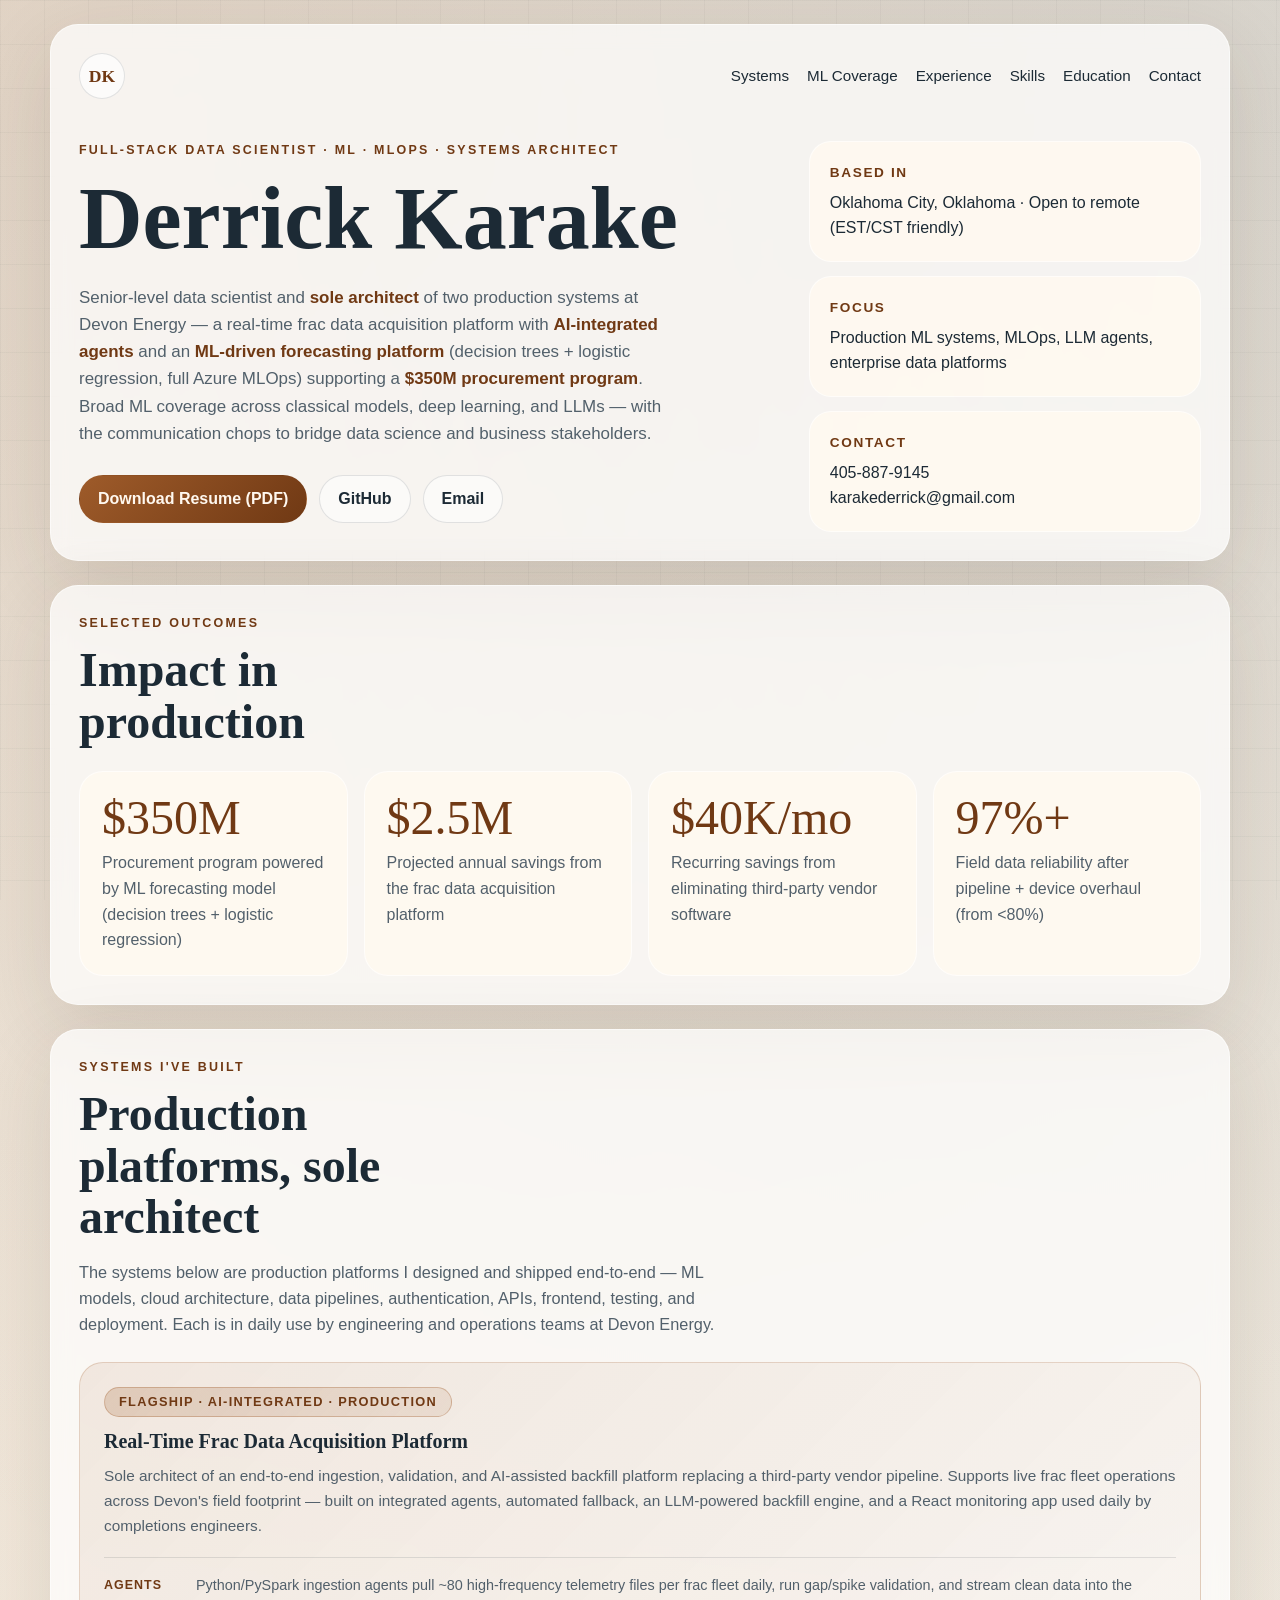
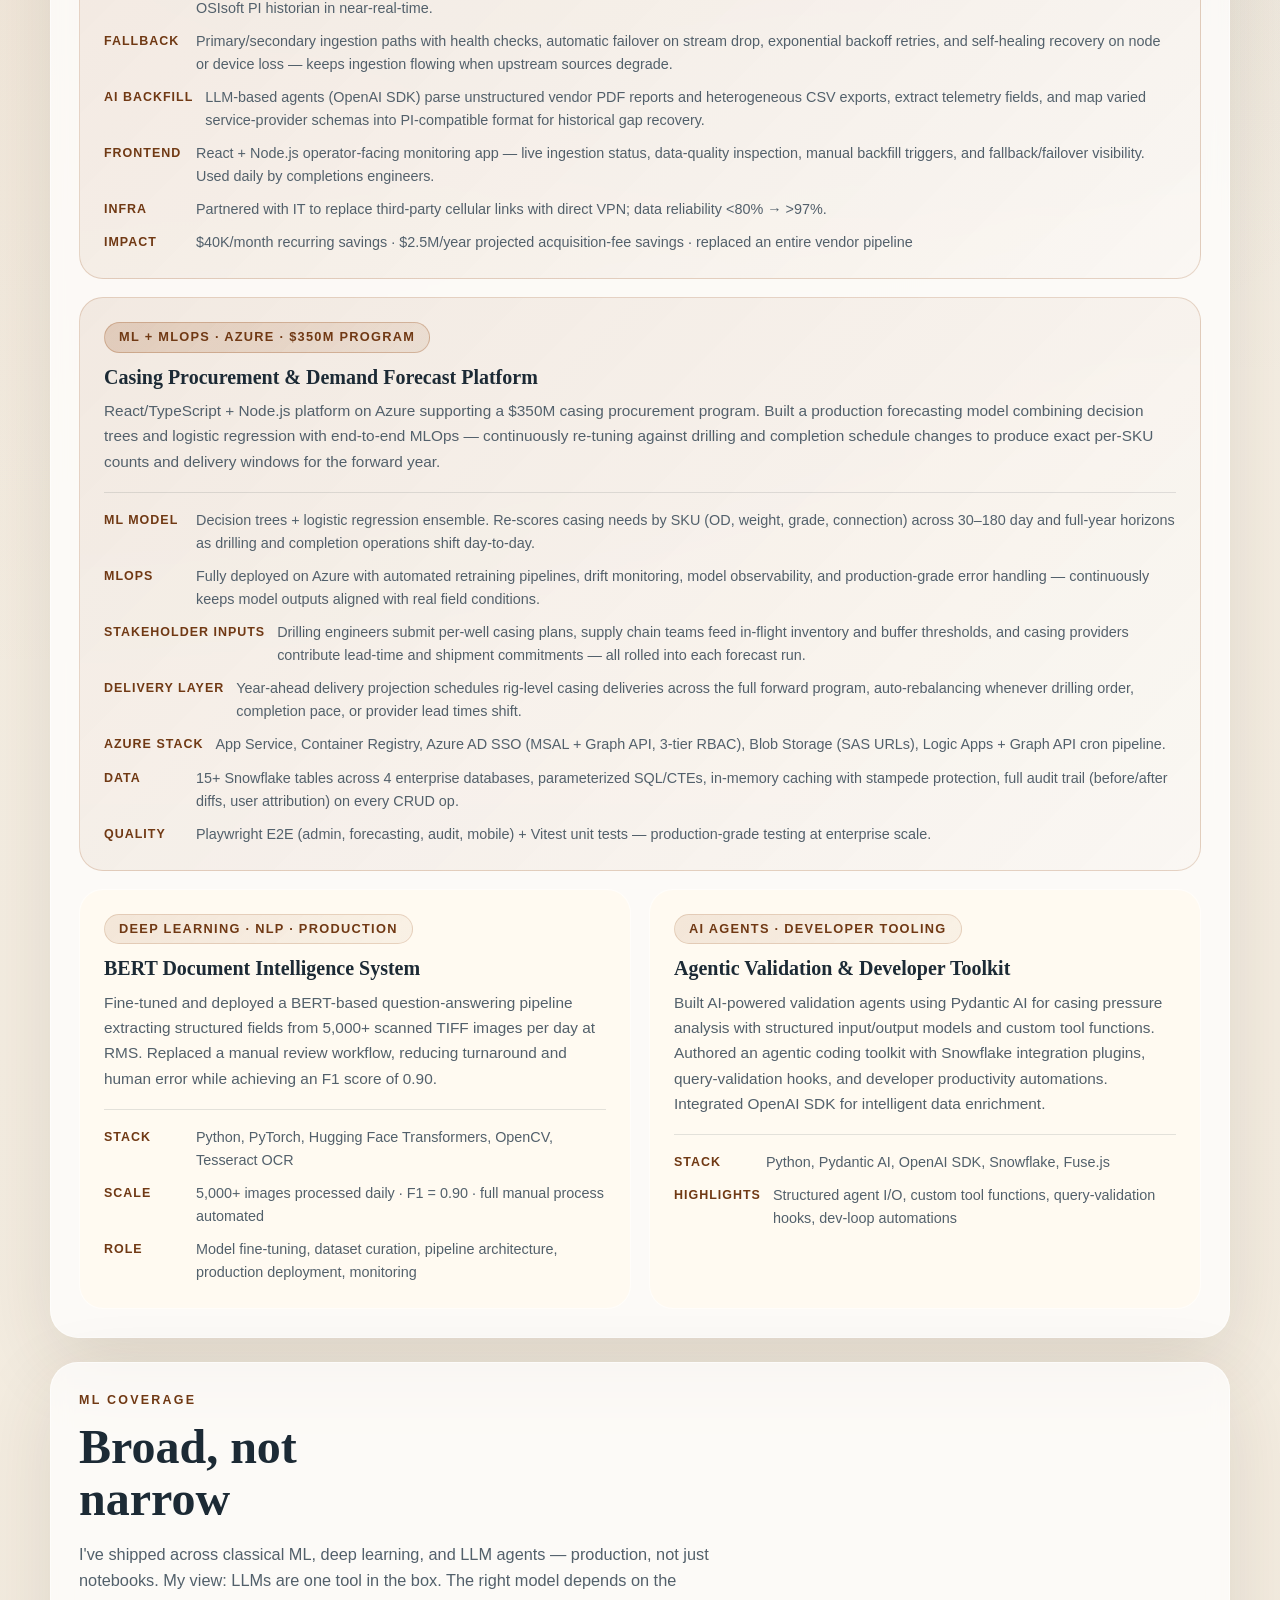
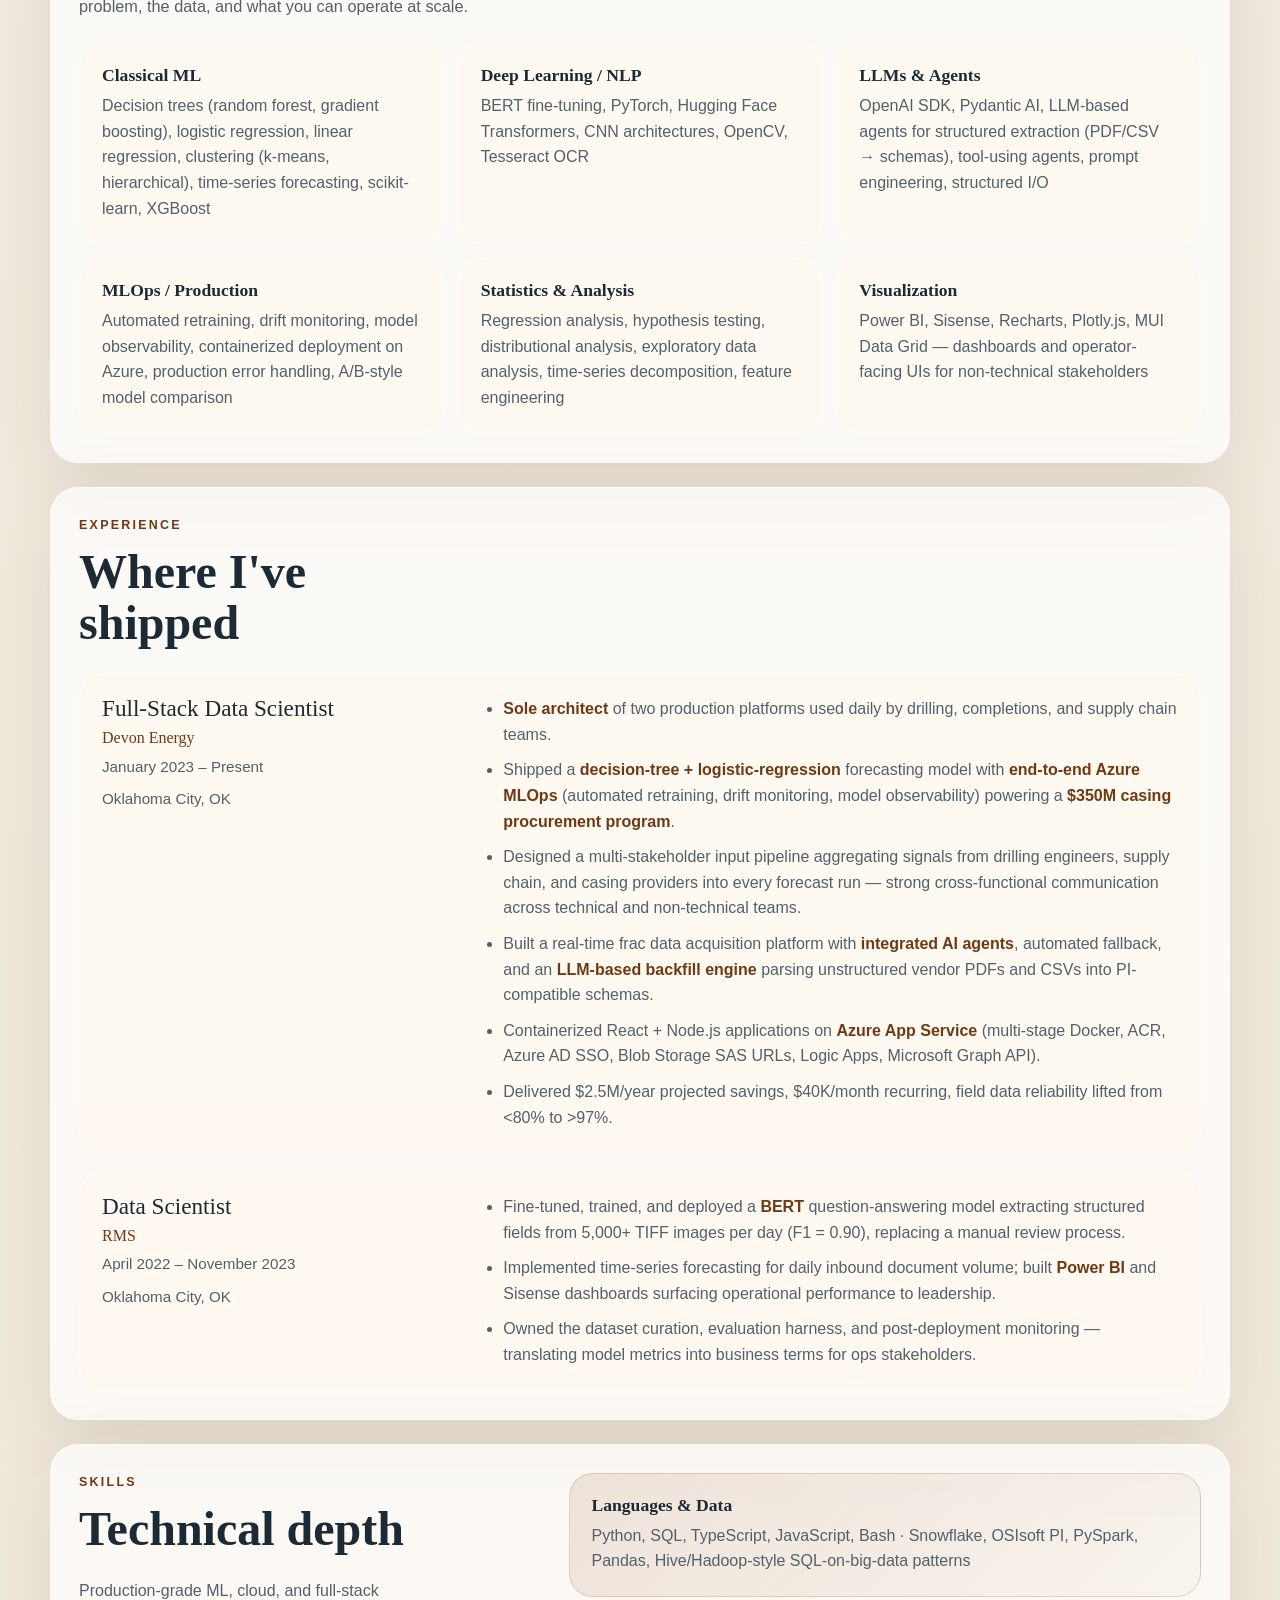
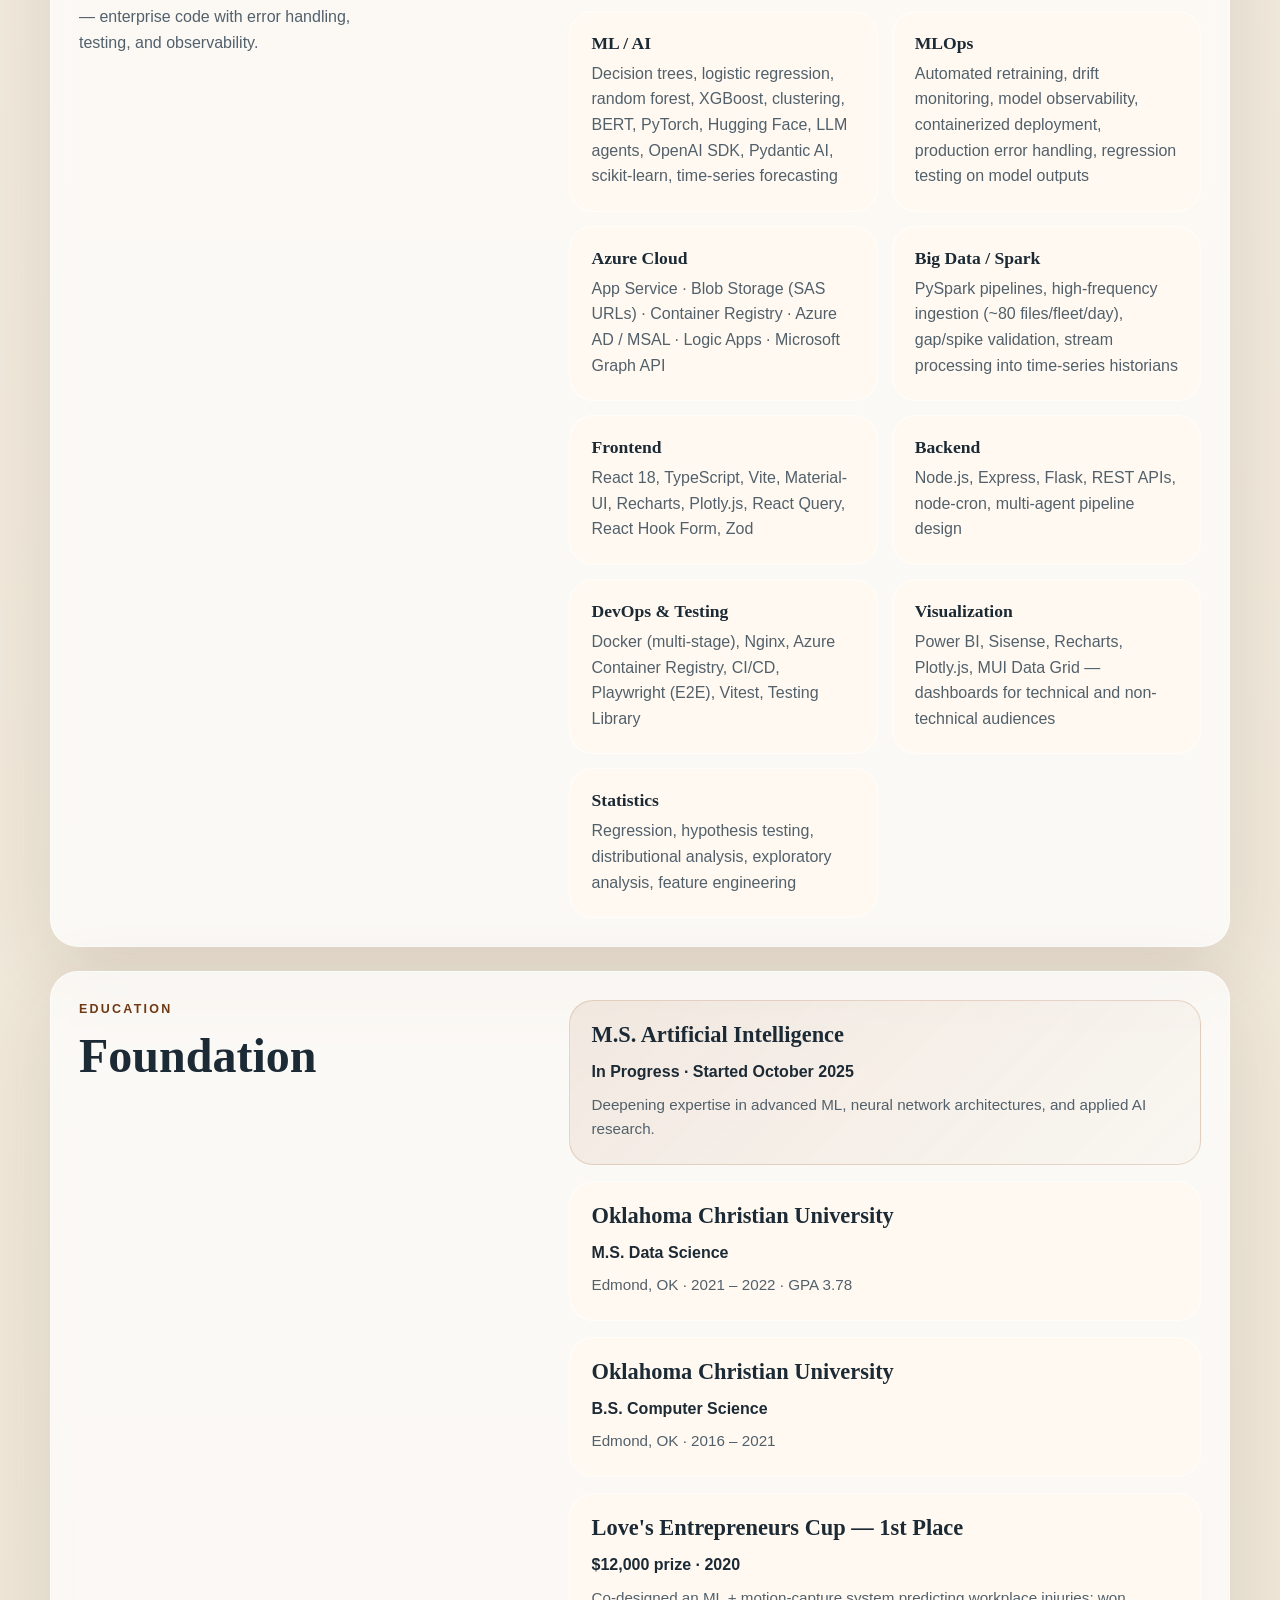
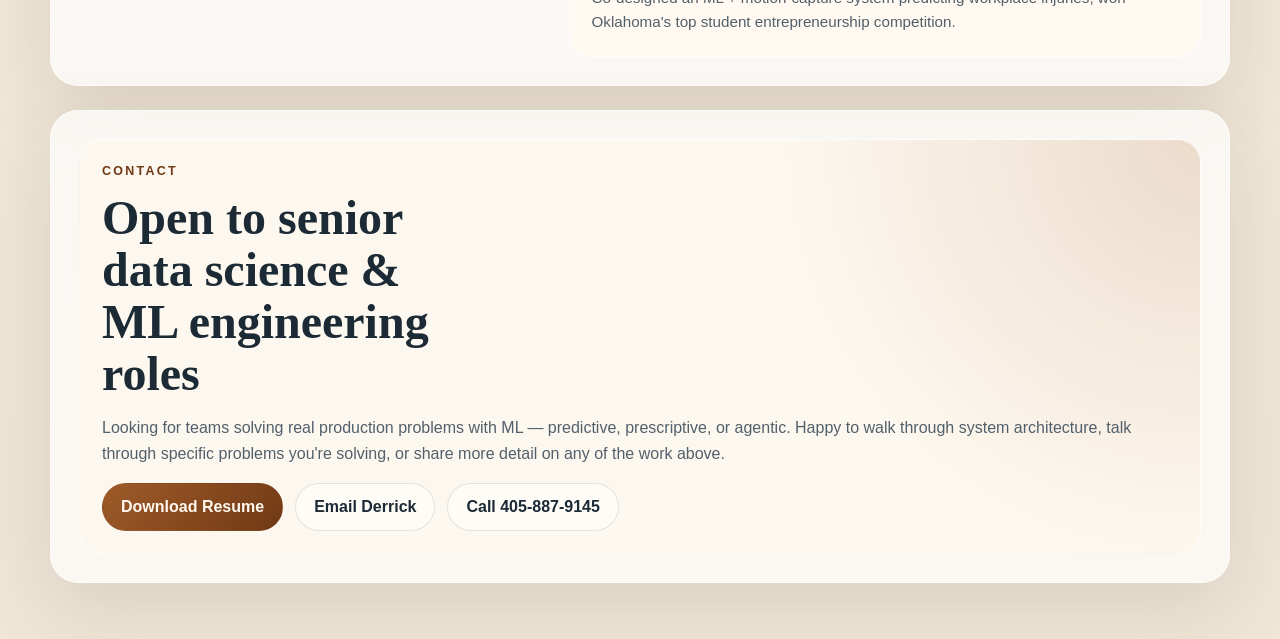
==== commit 37dd6313: "Update Devon start date to January 2023" ====
--- a/index.html
+++ b/index.html
@@ -265,7 +265,7 @@
               <div class="timeline-meta">
                 <p class="role">Full-Stack Data Scientist</p>
                 <p class="company">Devon Energy</p>
-                <p class="dates">July 2024 – Present</p>
+                <p class="dates">January 2023 – Present</p>
                 <p class="location">Oklahoma City, OK</p>
               </div>
               <div class="timeline-body">
